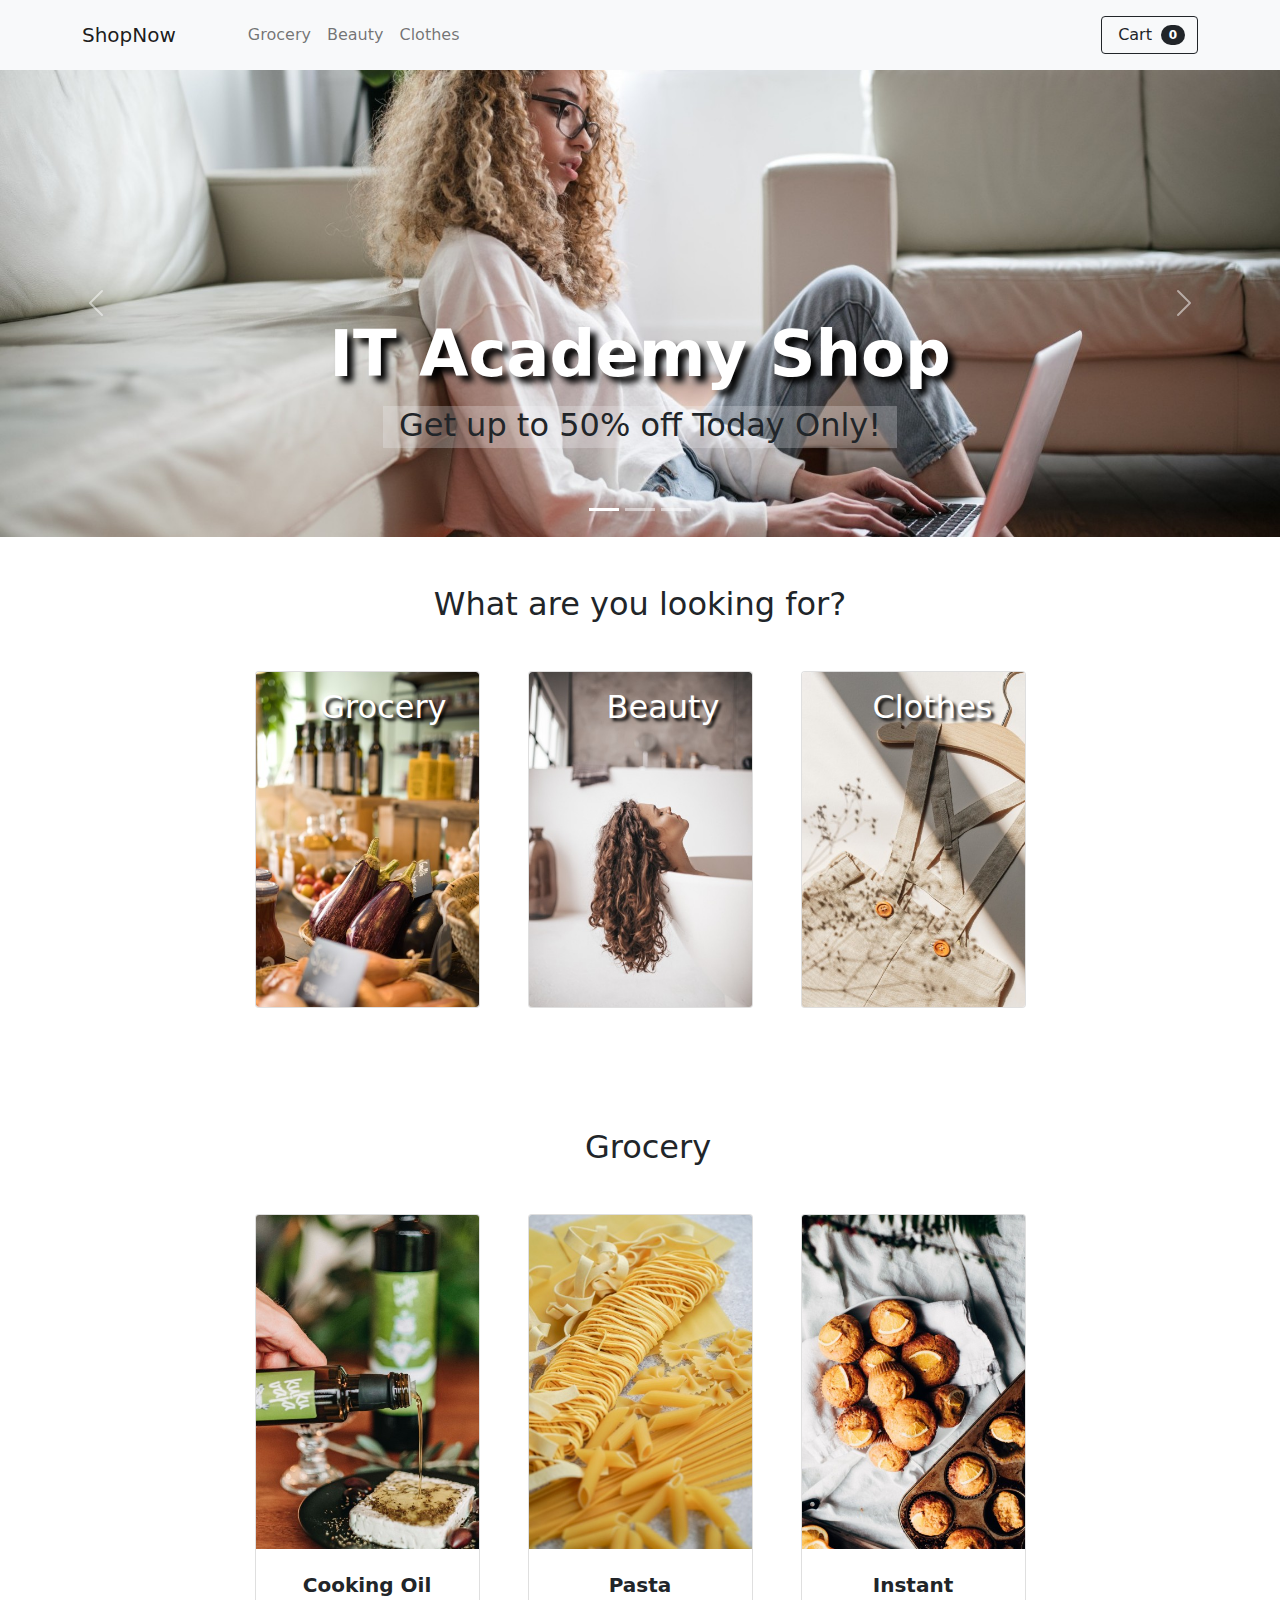
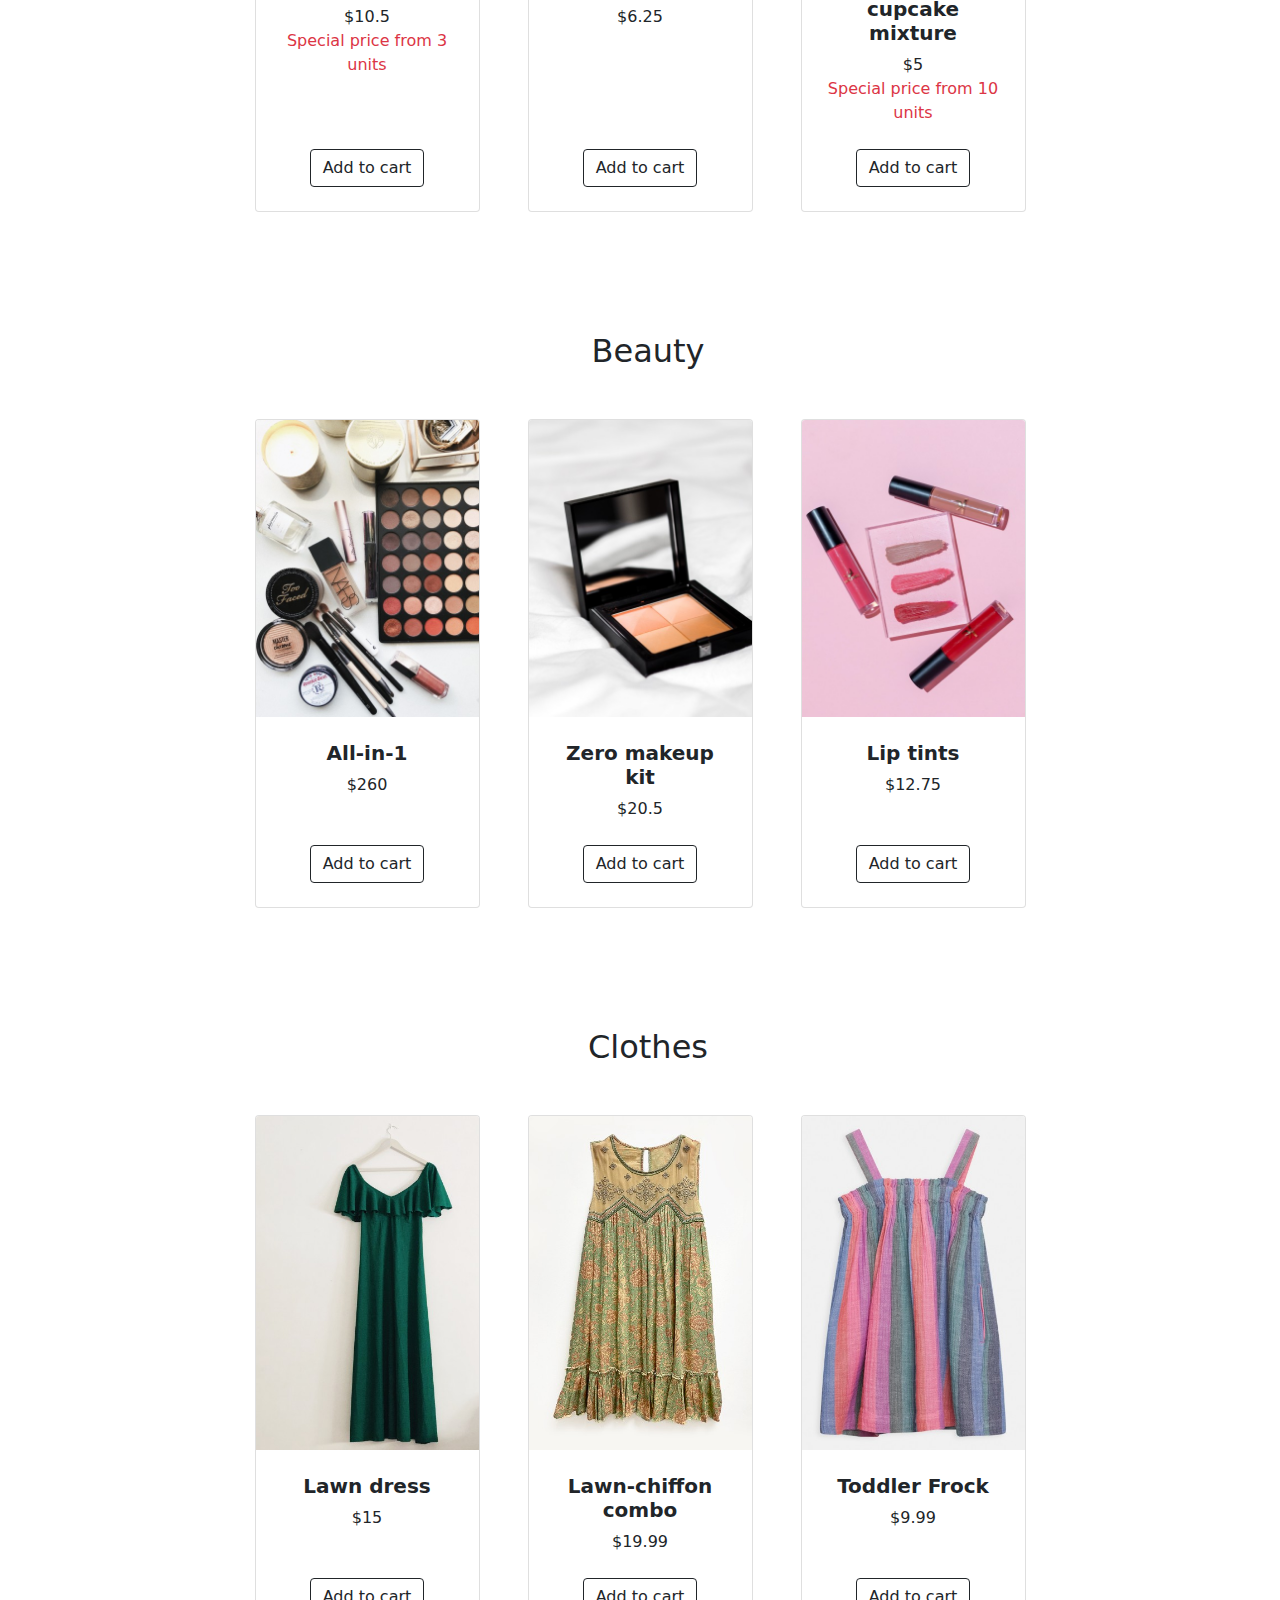
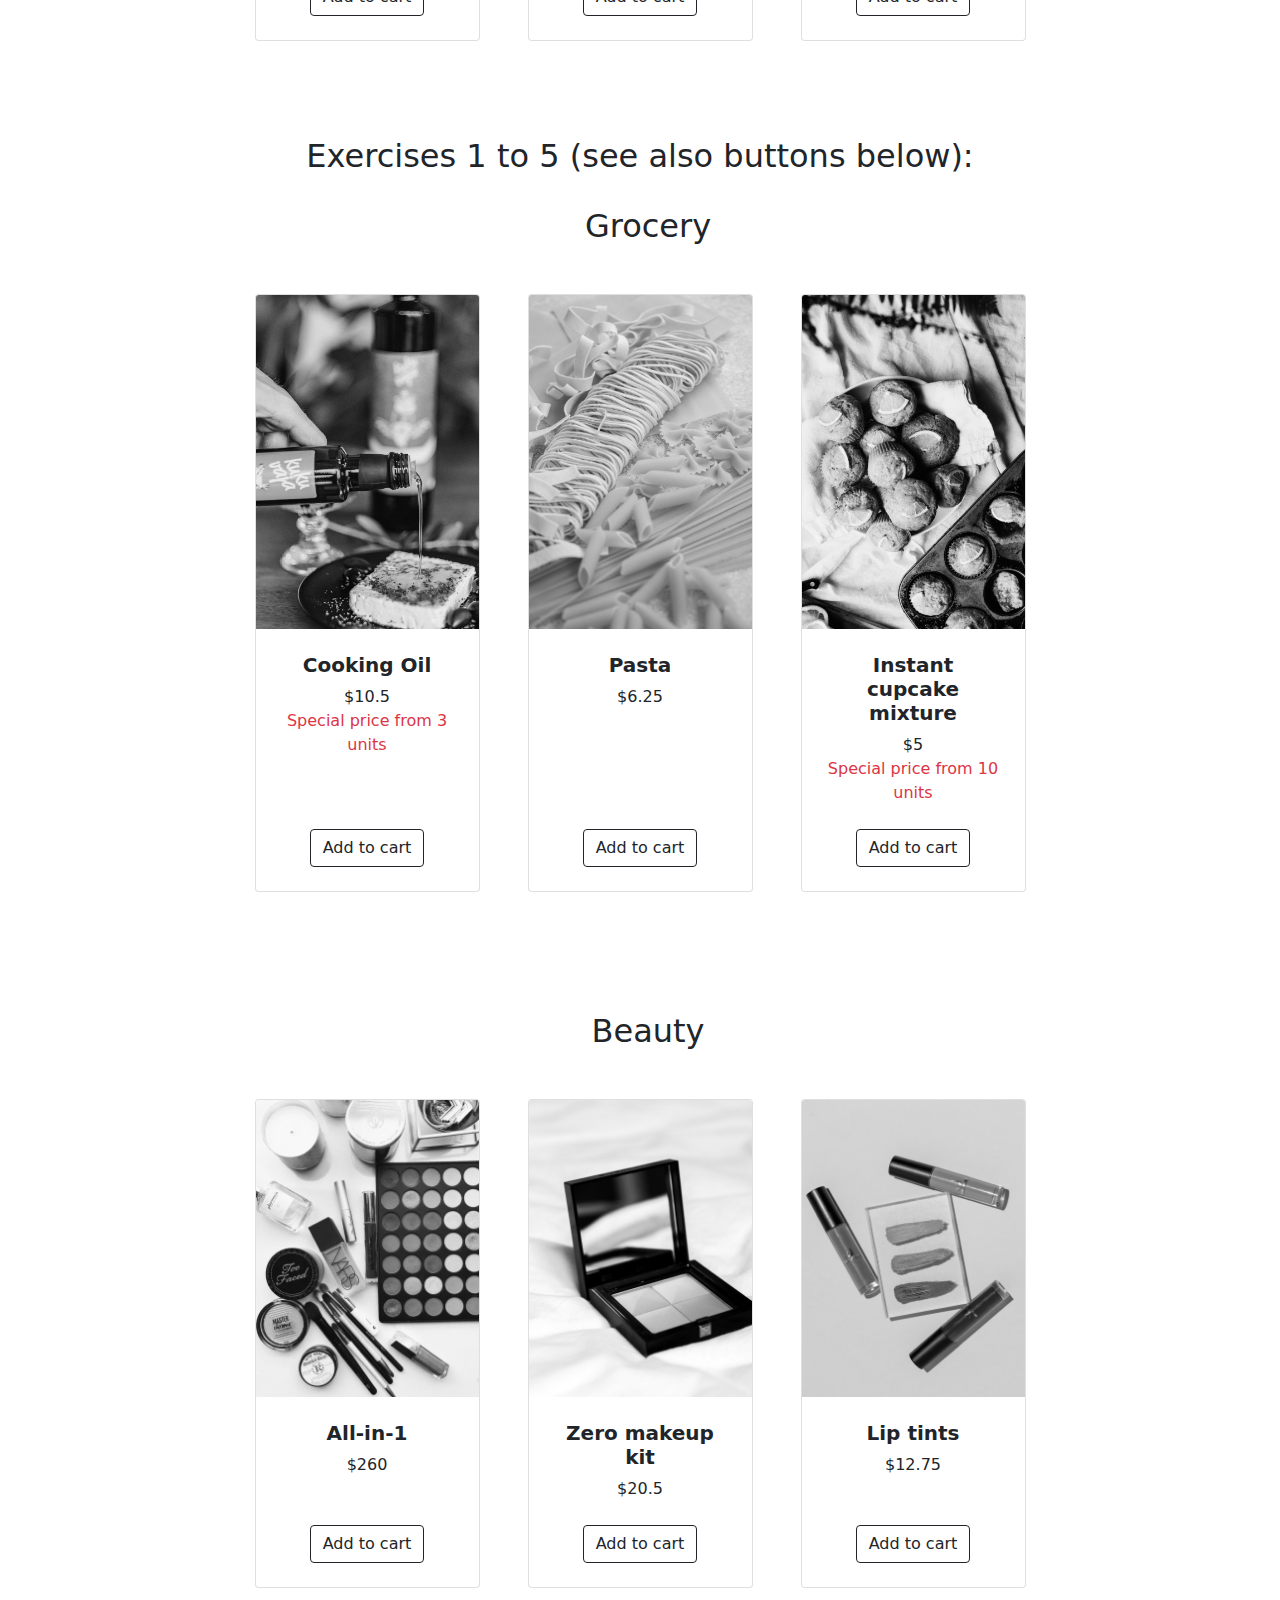
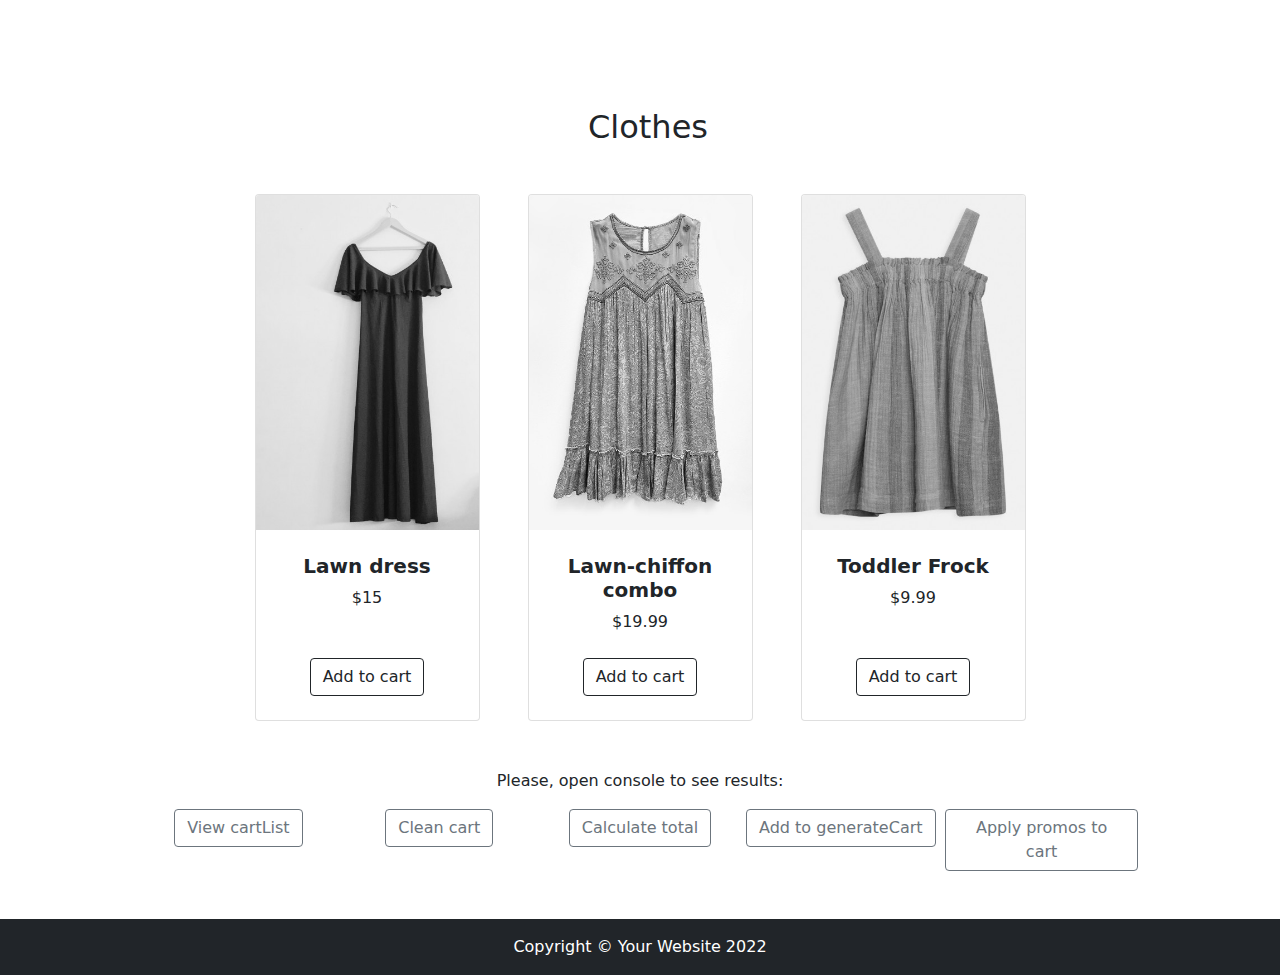
==== index.html @ 1c73ef86 ""Sprint Solution"" ====
<!DOCTYPE html>
<html lang="en">
<head>
	<meta charset="utf-8" />
	<meta name="viewport" content="width=device-width, initial-scale=1, shrink-to-fit=no" />
	<meta name="description" content="" />
	<meta name="author" content="" />
	<title>ShopNow</title>

	<!-- Favicon-->
	<link rel="icon" type="image/x-icon" href="images/favicon.ico" />
	
	<!-- Bootstrap icons-->
	<link rel="stylesheet" href="https://use.fontawesome.com/releases/v5.8.1/css/all.css" 
	integrity="sha384-50oBUHEmvpQ+1lW4y57PTFmhCaXp0ML5d60M1M7uH2+nqUivzIebhndOJK28anvf" crossorigin="anonymous">
	
	<!-- Bootstrap CSS Customized & Purged-->
	<link href="css/styles.css" rel="stylesheet" >
</head>
<body data-bs-spy="scroll" data-bs-target="#navbar-menu" data-bs-offset="50" onload="checkStorage()">
	
	<!-- Navigation-->
	<nav class="navbar py-3 py-lg-0 navbar-light bg-light navbar-expand-lg" id="navbar-menu">
		<div class="container d-flex">
			<a class="navbar-brand" href="#!">ShopNow</a>
			<div class="d-flex flex-row order-lg-last align-items-center">		 
				<button type="button" class="navbar-toggler order-last collapsed" data-bs-toggle="collapse" data-bs-target="#navbar" aria-expanded="false" aria-controls="navbar">
					<span class="navbar-toggler-icon"></span>
				</button>
				<ul class="navbar-nav me-3 me-lg-0 d-flex flex-row align-items-center">
					<li class="dropdown search-dropdown nav-item py-lg-3">						 
						<a href="javascript:void(0)" class="btn btn-outline-dark flex-center" type="button" data-bs-toggle="modal" data-bs-target="#cartModal" onclick="open_modal()" data-bs-auto-close="outside">
							<i class="fas fa-shopping-cart me-1"></i> Cart <span class="badge bg-dark text-white ms-1 rounded-pill" id="count_product">0</span>
						</a>
					</li>
				</ul>
			</div>
			<div id="navbar" class="navbar-collapse collapse">
				<ul class="navbar-nav me-auto mb-4 mb-lg-0 ms-lg-5">
					<li class="nav-item">
						<a class="nav-link" href="#grocery"><i class="fas fa-shopping-basket"></i> Grocery</a>
					</li>
					<li class="nav-item">
						<a class="nav-link" href="#beauty"><i class="fas fa-heart"></i> Beauty</a>
					</li>
					<li class="nav-item">
						<a class="nav-link" href="#clothes"><i class="fas fa-tshirt"></i> Clothes</a>
					</li>
				</ul>
			</div>
		</div>
	</nav>

	<!-- Header Carousel -->
	<header id="carouselHeader" class="carousel slide" data-bs-ride="carousel">
		<div class="carousel-indicators">
			<button type="button" data-bs-target="#carouselHeader" data-bs-slide-to="0" class="active" aria-current="true" aria-label="Slide 1"></button>
			<button type="button" data-bs-target="#carouselHeader" data-bs-slide-to="1" aria-label="Slide 2"></button>
			<button type="button" data-bs-target="#carouselHeader" data-bs-slide-to="2" aria-label="Slide 3"></button>
		</div>
		<div class="carousel-inner">
			<div class="carousel-item active">
				<img src="images/catalog.jpg" class="d-block w-100" alt="All your shopping in one place">
				<div class="carousel-caption">
					<h1 class="display-3 fw-bolder text-shadow">IT Academy Shop</h1>
					<p class="fs-2 lead fw-normal text-dark mb-5 d-none d-md-block"><span class="bg-light bg-opacity-25 pb-1 px-3">Get up to 50% off Today Only!</span></p>
				</div>
			</div>
			<div class="carousel-item">
				<img src="images/grocery-shopping.jpg" class="d-block w-100" alt="Enjoy great offers in grocery shopping ">
				<div class="carousel-caption">
					<h3 class="display-4 fw-bolder text-shadow">Great offers in grocery</h3>
					<a href="#grocery" class="fs-2 link-light mb-5 d-none d-md-block"><span class="bg-dark bg-opacity-25 pb-1 px-3">Enjoy now!</span></a>
				</div>
			</div>
			<div class="carousel-item">
				<img src="images/anyplace.jpg" class="d-block w-100" alt="Easy shopping from any place">
				<div class="carousel-caption">
					<h5 class="display-4 fw-bolder text-shadow">Easy & fun shopping</h5>
					<p class="fs-2 lead fw-normal text-dark mb-5 d-none d-md-block"><span class="bg-light bg-opacity-25 pb-1 px-3">All you need in one place</span></p>
				</div>
			</div>
		</div>
		<button class="carousel-control-prev" type="button" data-bs-target="#carouselHeader" data-bs-slide="prev">
			<span class="carousel-control-prev-icon" aria-hidden="true"></span>
			<span class="visually-hidden">Previous</span>
		</button>
		<button class="carousel-control-next" type="button" data-bs-target="#carouselHeader" data-bs-slide="next">
			<span class="carousel-control-next-icon" aria-hidden="true"></span>
			<span class="visually-hidden">Next</span>
		</button>
	</header>

	<!-- Category selector -->
	<main class="mt-5" id="categories">
		<h2 class="text-center">What are you looking for?</h2>
		<div class="container px-4 px-lg-5 mt-5">
			<div class="row gx-4 gx-lg-5 row-cols-2 row-cols-md-3 row-cols-xl-4 justify-content-center">
				<div class="col mb-5">
					<a href="#grocery">
					<div class="card section-img non-overflow">
						<img class="card-img" src="./images/grocery.jpg" alt="Shop grocery products" />
						<div class="card-img-overlay">
							<h4 class="fs-2 card-title text-white text-shadow text-end pe-3">Grocery</h4>
						</div>
					</div>
					</a>
				</div>
				<div class="col mb-5">
					<a href="#beauty">
					<div class="card section-img non-overflow">
						<img class="card-img-top" src="./images/spa.jpg" alt="Shop beauty products" />
						<div class="card-img-overlay">
							<h4 class="fs-2 card-title text-white text-shadow text-end pe-3">Beauty</h4>		
						</div>
					</div>
					</a>
				</div>			
				<div class="col mb-5">
					<a href="#clothes">
					<div class="card section-img non-overflow">
						<img class="card-img-top" src="./images/clothes.jpg" alt="Shop clothes" />
						<div class="card-img-overlay">		
							<h4 class="fs-2 card-title text-white text-shadow text-end pe-3">Clothes</h4>						
						</div>
					</div>
					</a>
				</div>
			</div>
		</div>
	</main>

	<!-- Shopping Sections -->
	<section class="pt-5" id="grocery">
		<div class="container text-end px-lg-5">
			<a href="#navbar-menu" title="Up"><i class="fas fa-chevron-up pe-3 text-black"></i></a>
		</div>
		<h2 class="text-center align-self-center"><i class="fas fa-shopping-basket pe-3"></i>Grocery</h2> 				
		<div class="container px-4 px-lg-5 mt-5">
			<div class="row gx-4 gx-lg-5 row-cols-2 row-cols-md-3 row-cols-xl-4 justify-content-center">
				<div class="col mb-5">
					<div class="card h-100">
						<img class="card-img-top" src="./images/oil.jpg" alt="Cooking oil" />
						<div class="card-body p-4 non-overflow">
							<div class="text-center">
								<h5 class="fw-bolder">Cooking Oil</h5>
								$10.5
								<div class="text-center text-danger special-offer">Special price from 3 units</div>
							</div>
						</div>
						<div class="card-footer p-4 pt-0 border-top-0 bg-transparent">
							<div class="text-center">
								<button type="button" onclick="addToCart(1)" class="btn btn-outline-dark">Add to cart</button>
							</div>
						</div>
					</div>
				</div>
				<div class="col mb-5">
					<div class="card h-100">
						<img class="card-img-top" src="./images/pasta.jpg" alt="Pasta" />
						<div class="card-body p-4">
							<div class="text-center">
								<h5 class="fw-bolder">Pasta</h5>
								$6.25
							</div>
						</div>
						<div class="card-footer p-4 pt-0 border-top-0 bg-transparent">
							<div class="text-center"><button type="button" onclick="addToCart(2)" class="btn btn-outline-dark">Add to cart</button></div>
						</div>
					</div>
				</div>
				<div class="col mb-5">
					<div class="card h-100">
						<img class="card-img-top" src="./images/cupcake-mixture.jpg" alt="Instant cupcake mixture" />
						<div class="card-body p-4 non-overflow">
							<div class="text-center">
								<h5 class="fw-bolder">Instant cupcake mixture</h5>
								$5
								<div class="text-center text-danger special-offer">Special price from 10 units</div>
							</div>
						</div>
						<div class="card-footer p-4 pt-0 border-top-0 bg-transparent">
							<div class="text-center"><button type="button" onclick="addToCart(3)" class="btn btn-outline-dark">Add to cart</button></div>
						</div>
					</div>
				</div>
			</div>
		</div>
	</section>
	<section class="pt-5" id="beauty">
		<div class="container text-end px-lg-5">
			<a href="#navbar-menu" title="Up"><i class="fas fa-chevron-up pe-3 text-black"></i></a>
		</div>
			<h2 class="text-center"><i class="fas fa-heart pe-3"></i>Beauty</h2>
		<div class="container px-4 px-lg-5 mt-5">
			<div class="row gx-4 gx-lg-5 row-cols-2 row-cols-md-3 row-cols-xl-4 justify-content-center">
				<div class="col mb-5">
					<div class="card h-100">
						<img class="card-img-top" src="./images/all-in-1.jpg" alt="All in 1" />
						<div class="card-body p-4">
							<div class="text-center">
								<h5 class="fw-bolder">All-in-1</h5>
								$260
							</div>
						</div>
						<div class="card-footer p-4 pt-0 border-top-0 bg-transparent">
							<div class="text-center"><button type="button" onclick="addToCart(4)" class="btn btn-outline-dark">Add to cart</button></div>
						</div>
					</div>
				</div>
				<div class="col mb-5">
					<div class="card h-100">
						<img class="card-img-top" src="./images/zero-makeup-kit.jpg" alt="Zero makeup kit" />
						<div class="card-body p-4">
							<div class="text-center">
								<h5 class="fw-bolder">Zero makeup kit</h5>
								$20.5
							</div>
						</div>
						<div class="card-footer p-4 pt-0 border-top-0 bg-transparent">
							<div class="text-center"><button type="button" onclick="addToCart(5)" class="btn btn-outline-dark">Add to cart</button></div>
						</div>
					</div>
				</div>
				<div class="col mb-5">
					<div class="card h-100">
						<img class="card-img-top" src="./images/lip-tints.jpg" alt="Lip tints" />
						<div class="card-body p-4">
							<div class="text-center">
								<h5 class="fw-bolder">Lip tints</h5>
								$12.75
							</div>
						</div>
						<div class="card-footer p-4 pt-0 border-top-0 bg-transparent">
							<div class="text-center"><button type="button" onclick="addToCart(6)" class="btn btn-outline-dark">Add to cart</button></div>
						</div>
					</div>
				</div>
			</div>
		</div>
	</section>
	<section class="pt-5" id="clothes">
		<div class="container text-end px-lg-5">
			<a href="#navbar-menu" title="Up"><i class="fas fa-chevron-up pe-3 text-black"></i></a>
		</div>
			<h2 class="text-center"><i class="fas fa-tshirt pe-3"></i>Clothes</h2>
		<div class="container px-4 px-lg-5 mt-5">
			<div class="row gx-4 gx-lg-5 row-cols-2 row-cols-md-3 row-cols-xl-4 justify-content-center">
				<div class="col mb-5">
					<div class="card h-100">
						<img class="card-img-top" src="./images/lawn-dress.jpg" alt="Law dress" />
						<div class="card-body p-4">
							<div class="text-center">
								<h5 class="fw-bolder">Lawn dress</h5>
								$15
							</div>
						</div>
						<div class="card-footer p-4 pt-0 border-top-0 bg-transparent">
							<div class="text-center"><button type="button" onclick="addToCart(7)" class="btn btn-outline-dark">Add to cart</button></div>
						</div>
					</div>
				</div>
				<div class="col mb-5">
					<div class="card h-100">
						<img class="card-img-top" src="./images/combo.jpg" alt="Lawn-chiffon combo" />
						<div class="card-body p-4">
							<div class="text-center">
								<h5 class="fw-bolder">Lawn-chiffon combo</h5>
								$19.99
							</div>
						</div>
						<div class="card-footer p-4 pt-0 border-top-0 bg-transparent">
							<div class="text-center"><button type="button" onclick="addToCart(8)" class="btn btn-outline-dark">Add to cart</button></div>
						</div>
					</div>
				</div>
				<div class="col mb-5">
					<div class="card h-100">
						<img class="card-img-top" src="./images/toddler-frock.jpg" alt="Toddler frock" />
						<div class="card-body p-4">
							<div class="text-center">
								<h5 class="fw-bolder">Toddler Frock</h5>
								$9.99
							</div>
						</div>
						<div class="card-footer p-4 pt-0 border-top-0 bg-transparent">
							<div class="text-center"><button type="button" onclick="addToCart(9)" class="btn btn-outline-dark">Add to cart</button></div>
						</div>
					</div>
				</div>
			</div>
	</section>

	<!-- Shopping section Exercises 1 to 5: -->
	<section class="pt-5">
		<h2 class="text-center">Exercises 1 to 5 (see also buttons below):</h2>
		<div class="container text-end px-lg-5">
			<a href="#navbar-menu" title="Up"><i class="fas fa-chevron-up pe-3 text-black"></i></a>
		</div>
		<h2 class="text-center align-self-center"><i class="fas fa-shopping-basket pe-3"></i>Grocery</h2> 				
		<div class="container px-4 px-lg-5 mt-5">
			<div class="row gx-4 gx-lg-5 row-cols-2 row-cols-md-3 row-cols-xl-4 justify-content-center">
				<div class="col mb-5">
					<div class="card h-100">
						<img class="card-img-top buy-imgs" src="./images/oil.jpg" alt="Cooking oil" />
						<div class="card-body p-4 non-overflow">
							<div class="text-center">
								<h5 class="fw-bolder">Cooking Oil</h5>
								$10.5
								<div class="text-center text-danger special-offer">Special price from 3 units</div>
							</div>
						</div>
						<div class="card-footer p-4 pt-0 border-top-0 bg-transparent">
							<div class="text-center">
								<button type="button" onclick="buy(1)" class="btn btn-outline-dark">Add to cart</button>
							</div>
						</div>
					</div>
				</div>
				<div class="col mb-5">
					<div class="card h-100">
						<img class="card-img-top buy-imgs" src="./images/pasta.jpg" alt="Pasta" />
						<div class="card-body p-4">
							<div class="text-center">
								<h5 class="fw-bolder">Pasta</h5>
								$6.25
							</div>
						</div>
						<div class="card-footer p-4 pt-0 border-top-0 bg-transparent">
							<div class="text-center"><button type="button" onclick="buy(2)" class="btn btn-outline-dark">Add to cart</button></div>
						</div>
					</div>
				</div>
				<div class="col mb-5">
					<div class="card h-100">
						<img class="card-img-top buy-imgs" src="./images/cupcake-mixture.jpg" alt="Instant cupcake mixture" />
						<div class="card-body p-4 non-overflow">
							<div class="text-center">
								<h5 class="fw-bolder">Instant cupcake mixture</h5>
								$5
								<div class="text-center text-danger special-offer">Special price from 10 units</div>
							</div>
						</div>
						<div class="card-footer p-4 pt-0 border-top-0 bg-transparent">
							<div class="text-center"><button type="button" onclick="buy(3)" class="btn btn-outline-dark">Add to cart</button></div>
						</div>
					</div>
				</div>
			</div>
		</div>
	</section>
	<section class="pt-5">
		<div class="container text-end px-lg-5">
			<a href="#navbar-menu" title="Up"><i class="fas fa-chevron-up pe-3 text-black"></i></a>
		</div>
			<h2 class="text-center"><i class="fas fa-heart pe-3"></i>Beauty</h2>
		<div class="container px-4 px-lg-5 mt-5">
			<div class="row gx-4 gx-lg-5 row-cols-2 row-cols-md-3 row-cols-xl-4 justify-content-center">
				<div class="col mb-5">
					<div class="card h-100">
						<img class="card-img-top buy-imgs" src="./images/all-in-1.jpg" alt="All in 1" />
						<div class="card-body p-4">
							<div class="text-center">
								<h5 class="fw-bolder">All-in-1</h5>
								$260
							</div>
						</div>
						<div class="card-footer p-4 pt-0 border-top-0 bg-transparent">
							<div class="text-center"><button type="button" onclick="buy(4)" class="btn btn-outline-dark">Add to cart</button></div>
						</div>
					</div>
				</div>
				<div class="col mb-5">
					<div class="card h-100">
						<img class="card-img-top buy-imgs" src="./images/zero-makeup-kit.jpg" alt="Zero makeup kit" />
						<div class="card-body p-4">
							<div class="text-center">
								<h5 class="fw-bolder">Zero makeup kit</h5>
								$20.5
							</div>
						</div>
						<div class="card-footer p-4 pt-0 border-top-0 bg-transparent">
							<div class="text-center"><button type="button" onclick="buy(5)" class="btn btn-outline-dark">Add to cart</button></div>
						</div>
					</div>
				</div>
				<div class="col mb-5">
					<div class="card h-100">
						<img class="card-img-top buy-imgs" src="./images/lip-tints.jpg" alt="Lip tints" />
						<div class="card-body p-4">
							<div class="text-center">
								<h5 class="fw-bolder">Lip tints</h5>
								$12.75
							</div>
						</div>
						<div class="card-footer p-4 pt-0 border-top-0 bg-transparent">
							<div class="text-center"><button type="button" onclick="buy(6)" class="btn btn-outline-dark">Add to cart</button></div>
						</div>
					</div>
				</div>
			</div>
		</div>
	</section>
	<section class="pt-5">
		<div class="container text-end px-lg-5">
			<a href="#navbar-menu" title="Up"><i class="fas fa-chevron-up pe-3 text-black"></i></a>
		</div>
			<h2 class="text-center"><i class="fas fa-tshirt pe-3"></i>Clothes</h2>
		<div class="container px-4 px-lg-5 mt-5">
			<div class="row gx-4 gx-lg-5 row-cols-2 row-cols-md-3 row-cols-xl-4 justify-content-center">
				<div class="col mb-5">
					<div class="card h-100">
						<img class="card-img-top buy-imgs" src="./images/lawn-dress.jpg" alt="Law dress" />
						<div class="card-body p-4">
							<div class="text-center">
								<h5 class="fw-bolder">Lawn dress</h5>
								$15
							</div>
						</div>
						<div class="card-footer p-4 pt-0 border-top-0 bg-transparent">
							<div class="text-center"><button type="button" onclick="buy(7)" class="btn btn-outline-dark">Add to cart</button></div>
						</div>
					</div>
				</div>
				<div class="col mb-5">
					<div class="card h-100">
						<img class="card-img-top buy-imgs" src="./images/combo.jpg" alt="Lawn-chiffon combo" />
						<div class="card-body p-4">
							<div class="text-center">
								<h5 class="fw-bolder">Lawn-chiffon combo</h5>
								$19.99
							</div>
						</div>
						<div class="card-footer p-4 pt-0 border-top-0 bg-transparent">
							<div class="text-center"><button type="button" onclick="buy(8)" class="btn btn-outline-dark">Add to cart</button></div>
						</div>
					</div>
				</div>
				<div class="col mb-5">
					<div class="card h-100">
						<img class="card-img-top buy-imgs" src="./images/toddler-frock.jpg" alt="Toddler frock" />
						<div class="card-body p-4">
							<div class="text-center">
								<h5 class="fw-bolder">Toddler Frock</h5>
								$9.99
							</div>
						</div>
						<div class="card-footer p-4 pt-0 border-top-0 bg-transparent">
							<div class="text-center"><button type="button" onclick="buy(9)" class="btn btn-outline-dark">Add to cart</button></div>
						</div>
					</div>
				</div>
				
			</div>
			<div class="container px-4 mt-2 mb-5 text-center">
				<p>Please, open console to see results:</p>
				<div class="row row-cols-auto g-2">
					<div class="col"><button type="button" onclick="viewcartList()" class="btn btn-outline-secondary">View cartList</button></div>
					<div class="col"><button type="button" onclick="cleanCart()" class="btn btn-outline-secondary">Clean cart</button></div>
					<div class="col"><button type="button" onclick="calculateTotal()" class="btn btn-outline-secondary">Calculate total</button></div>
					<div class="col"><button type="button" onclick="generateCart()" class="btn btn-outline-secondary">Add to generateCart</button></div>
					<div class="col"><button type="button" onclick="applyPromotionsCart()" class="btn btn-outline-secondary">Apply promos to cart</button></div>
				</div>
			</div>
		</div>
	</section>

	<!-- Footer-->
	<footer class="py-3 bg-dark">
			<p class="m-0 text-center text-white">Copyright &copy; Your Website 2022</p></div>
	</footer>
	
	<!-- Cat modal-->
	<div class="modal fade" id="cartModal" aria-hidden="true" aria-labelledby="exampleModalToggleLabel" tabindex="-1">
		<div class="modal-dialog modal-dialog-centered">
			<div class="modal-content">
				<div class="modal-header">
					<h5 class="modal-title" id="exampleModalLabel"><i class="fas fa-cart-arrow-down"></i> My Cart</h5>
					<button type="button" class="btn-close" data-bs-dismiss="modal" aria-label="Close"></button>
				</div>
				<div class="modal-body">
					<h3 class="text-center bill px-5">Shopping Cart</h3>
					<div id="cart-empty" class="d-block">
						<h6 class="text-center"><i class="far fa-frown"></i> Your cart is empty.</h6>
						<div class="text-center">Please select your favorite products.
							<br><button type="button" class="btn btn-primary mt-4" data-bs-dismiss="modal" aria-label="Close">Ok</button>
						</div>
					</div>	
					<div id="cart-full" class="d-none">	  
						<table class="table h-100">
							<thead>
								<tr>
									<th scope="col">Product</th>
									<th scope="col">Price</th>
									<th scope="col">Qty.</th>
									<th scope="col p-x0"></th>
									<th scope="col">Total <small>(with discount)</small></th>
								</tr>
							</thead>
							<tbody id="cart_list">
							</tbody>
						</table>
						<div class="text-center fs-3">
							Total: $<span id="total_price">100</span>
						</div>
						<div class="text-center"> 
							<button onclick="javascript:goToNextPage();window.location='checkout.html'" class="btn btn-primary m-3">Checkout</button>
							<button class="btn btn-primary" data-bs-target="#cleanCartModal" data-bs-toggle="modal" data-bs-dismiss="modal">Clean Cart</button>
						</div>
					</div> 
				</div>
			</div>
		</div>
	</div>

	<!-- Clean Cart Confirmation Modal-->
	<div class="modal fade" id="cleanCartModal" aria-hidden="true" aria-labelledby="cleanCartModalLabel" tabindex="-1">
		<div class="modal-dialog modal-dialog-centered">
			<div class="modal-content">
				<div class="modal-header">
					<h5 class="modal-title" id="cleanCartModalLabel">Are you sure you want to remove all products?</h5>
					<button type="button" class="btn-close" data-bs-dismiss="modal" aria-label="Close"></button>
				</div>
				<div class="modal-body text-center">
					<i class="fa fa-exclamation-triangle"></i> This action can not be undone.
				</div>
				<div class="modal-footer">
					<button class="btn btn-primary" data-bs-target="#cartModal" data-bs-toggle="modal" data-bs-dismiss="modal" onclick="cleanCart()">Yes, clean cart</button>
					<button class="btn btn-primary" data-bs-target="#cartModal" data-bs-toggle="modal" data-bs-dismiss="modal">Cancel</button>
				</div>
			</div>
		</div>
	</div>

	<!-- Bootstrap core JS-->
    <script src="https://cdn.jsdelivr.net/npm/bootstrap@5.1.3/dist/js/bootstrap.bundle.min.js" integrity="sha384-ka7Sk0Gln4gmtz2MlQnikT1wXgYsOg+OMhuP+IlRH9sENBO0LRn5q+8nbTov4+1p" crossorigin="anonymous"></script>

    <!-- Core theme JS-->
	<script src="js/products.js"></script>
    <script src="js/shop.js"></script>

</body>
</html>
---- css/styles.css ----
@charset "UTF-8";
/*!
* Start Bootstrap - Shop Homepage v5.0.4 (https://startbootstrap.com/template/shop-homepage)
* Copyright 2013-2021 Start Bootstrap
* Licensed under MIT (https://github.com/StartBootstrap/startbootstrap-shop-homepage/blob/master/LICENSE)
*/
/*!
 * Bootstrap v5.1.3 (https://getbootstrap.com/)
 * Copyright 2011-2021 The Bootstrap Authors
 * Copyright 2011-2021 Twitter, Inc.
 * Licensed under MIT (https://github.com/twbs/bootstrap/blob/main/LICENSE)
 */
:root {
  --bs-blue: #0d6efd;
  --bs-indigo: #6610f2;
  --bs-purple: #6f42c1;
  --bs-pink: #d63384;
  --bs-red: #dc3545;
  --bs-orange: #fd7e14;
  --bs-yellow: #ffc107;
  --bs-green: #198754;
  --bs-teal: #20c997;
  --bs-cyan: #0dcaf0;
  --bs-white: #fff;
  --bs-gray: #6c757d;
  --bs-gray-dark: #343a40;
  --bs-gray-100: #f8f9fa;
  --bs-gray-200: #e9ecef;
  --bs-gray-300: #dee2e6;
  --bs-gray-400: #ced4da;
  --bs-gray-500: #adb5bd;
  --bs-gray-600: #6c757d;
  --bs-gray-700: #495057;
  --bs-gray-800: #343a40;
  --bs-gray-900: #212529;
  --bs-primary: #0d6efd;
  --bs-secondary: #6c757d;
  --bs-success: #198754;
  --bs-info: #0dcaf0;
  --bs-warning: #ffc107;
  --bs-danger: #dc3545;
  --bs-light: #f8f9fa;
  --bs-dark: #212529;
  --bs-primary-rgb: 13, 110, 253;
  --bs-secondary-rgb: 108, 117, 125;
  --bs-success-rgb: 25, 135, 84;
  --bs-info-rgb: 13, 202, 240;
  --bs-warning-rgb: 255, 193, 7;
  --bs-danger-rgb: 220, 53, 69;
  --bs-light-rgb: 248, 249, 250;
  --bs-dark-rgb: 33, 37, 41;
  --bs-white-rgb: 255, 255, 255;
  --bs-black-rgb: 0, 0, 0;
  --bs-body-color-rgb: 33, 37, 41;
  --bs-body-bg-rgb: 255, 255, 255;
  --bs-font-sans-serif: system-ui, -apple-system, "Segoe UI", Roboto, "Helvetica Neue", Arial, "Noto Sans", "Liberation Sans", sans-serif, "Apple Color Emoji", "Segoe UI Emoji", "Segoe UI Symbol", "Noto Color Emoji";
  --bs-font-monospace: SFMono-Regular, Menlo, Monaco, Consolas, "Liberation Mono", "Courier New", monospace;
  --bs-gradient: linear-gradient(180deg, rgba(255, 255, 255, 0.15), rgba(255, 255, 255, 0));
  --bs-body-font-family: var(--bs-font-sans-serif);
  --bs-body-font-size: 1rem;
  --bs-body-font-weight: 400;
  --bs-body-line-height: 1.5;
  --bs-body-color: #212529;
  --bs-body-bg: #fff;
}

*,
*::before,
*::after {
  box-sizing: border-box;
}

@media (prefers-reduced-motion: no-preference) {
  :root {
    scroll-behavior: smooth;
  }
}

body {
  margin: 0;
  font-family: var(--bs-body-font-family);
  font-size: var(--bs-body-font-size);
  font-weight: var(--bs-body-font-weight);
  line-height: var(--bs-body-line-height);
  color: var(--bs-body-color);
  text-align: var(--bs-body-text-align);
  background-color: var(--bs-body-bg);
  -webkit-text-size-adjust: 100%;
  -webkit-tap-highlight-color: rgba(0, 0, 0, 0);
}

h6, .h6, h5, .h5, h4, .h4, h3, .h3, h2, .h2, h1, .h1 {
  margin-top: 0;
  margin-bottom: 0.5rem;
  font-weight: 500;
  line-height: 1.2;
}

h1, .h1 {
  font-size: calc(1.375rem + 1.5vw);
}
@media (min-width: 1200px) {
  h1, .h1 {
    font-size: 2.5rem;
  }
}

h2, .h2 {
  font-size: calc(1.325rem + 0.9vw);
}
@media (min-width: 1200px) {
  h2, .h2 {
    font-size: 2rem;
  }
}

h3, .h3 {
  font-size: calc(1.3rem + 0.6vw);
}
@media (min-width: 1200px) {
  h3, .h3 {
    font-size: 1.75rem;
  }
}

h4, .h4 {
  font-size: calc(1rem + 0.4vw);
}
@media (min-width: 1200px) {
  h4, .h4 {
    font-size: 1.5rem;
  }
}

h5, .h5 {
  font-size: 1.1rem;
}

@media (min-width: 1200px) {
  h5, .h5 {
    font-size: 1.25rem;
  }
}

h6, .h6 {
  font-size: 1rem;
}

p {
  margin-top: 0;
  margin-bottom: 1rem;
}

address {
  margin-bottom: 1rem;
  font-style: normal;
  line-height: inherit;
}


ul {
  padding-left: 2rem;
}


ul {
  margin-top: 0;
  margin-bottom: 1rem;
}


ul ul {
  margin-bottom: 0;
}

b {
  font-weight: bolder;
}

small, .small {
  font-size: 0.875em;
}

a {
  color: #0d6efd;
  text-decoration: underline;
}
a:hover {
  color: #0a58ca;
}

a:not([href]):not([class]), a:not([href]):not([class]):hover {
  color: inherit;
  text-decoration: none;
}


code {
  font-family: var(--bs-font-monospace);
  font-size: 1em;
  direction: ltr /* rtl:ignore */;
  unicode-bidi: bidi-override;
}

code {
  font-size: 0.875em;
  color: #d63384;
  word-wrap: break-word;
}
a > code {
  color: inherit;
}

img {
  vertical-align: middle;
}

table {
  caption-side: bottom;
  border-collapse: collapse;
}

th {
  text-align: inherit;
  text-align: -webkit-match-parent;
}

thead,
tbody,
tr,
td,
th {
  border-color: inherit;
  border-style: solid;
  border-width: 0;
}

label {
  display: inline-block;
}

button {
  border-radius: 0;
}

button:focus:not(:focus-visible) {
  outline: 0;
}

input,
button,
select {
  margin: 0;
  font-family: inherit;
  font-size: inherit;
  line-height: inherit;
}

button,
select {
  text-transform: none;
}

select {
  word-wrap: normal;
}
select:disabled {
  opacity: 1;
}

button,
[type=button] {
  -webkit-appearance: button;
}
button:not(:disabled),
[type=button]:not(:disabled) {
  cursor: pointer;
}

::-moz-focus-inner {
  padding: 0;
  border-style: none;
}

::-webkit-datetime-edit-fields-wrapper,
::-webkit-datetime-edit-text,
::-webkit-datetime-edit-minute,
::-webkit-datetime-edit-hour-field,
::-webkit-datetime-edit-day-field,
::-webkit-datetime-edit-month-field,
::-webkit-datetime-edit-year-field {
  padding: 0;
}

::-webkit-inner-spin-button {
  height: auto;
}

/* rtl:raw:
[type="tel"],
[type="url"],
[type="email"],
[type="number"] {
  direction: ltr;
}
*/
::-webkit-search-decoration {
  -webkit-appearance: none;
}

::-webkit-color-swatch-wrapper {
  padding: 0;
}

::-webkit-file-upload-button {
  font: inherit;
}

::file-selector-button {
  font: inherit;
}

::-webkit-file-upload-button {
  font: inherit;
  -webkit-appearance: button;
}

.lead {
  font-size: 1.25rem;
  font-weight: 300;
}

.display-3 {
  font-size: calc(1.2rem + 1.5vw);
  font-weight: 300;
  line-height: 1.2;
}

@media (min-width: 576px) {
  .display-3 {
    font-size: calc(1.5rem + 1.8vw);
  }
}

@media (min-width: 1200px) {
  .display-3 {
    font-size: 4rem;
  }
}

.display-4 {
  font-size: calc(1rem + 1.5vw);
  font-weight: 300;
  line-height: 1;
}

@media (min-width: 576px) {
  .display-4 {
    font-size: calc(1.475rem + 2vw);
  }
}

@media (min-width: 1200px) {
  .display-4 {
    font-size: 3.5rem;
  }
}

.img-fluid {
  max-width: 100%;
  height: auto;
}

.container {
  width: 100%;
  padding-right: var(--bs-gutter-x, 0.75rem);
  padding-left: var(--bs-gutter-x, 0.75rem);
  margin-right: auto;
  margin-left: auto;
}

@media (min-width: 576px) {
   .container {
    max-width: 540px;
  }
}
@media (min-width: 768px) {
   .container {
    max-width: 720px;
  }
}
@media (min-width: 992px) {
   .container {
    max-width: 960px;
  }
}
@media (min-width: 1200px) {
   .container {
    max-width: 1140px;
  }
}
@media (min-width: 1400px) {
   .container {
    max-width: 1320px;
  }
}
.row {
  --bs-gutter-x: 1.5rem;
  --bs-gutter-y: 0;
  display: flex;
  flex-wrap: wrap;
  margin-top: calc(-1 * var(--bs-gutter-y));
  margin-right: calc(-0.5 * var(--bs-gutter-x));
  margin-left: calc(-0.5 * var(--bs-gutter-x));
}
.row > * {
  flex-shrink: 0;
  width: 100%;
  max-width: 100%;
  padding-right: calc(var(--bs-gutter-x) * 0.5);
  padding-left: calc(var(--bs-gutter-x) * 0.5);
  margin-top: var(--bs-gutter-y);
}

.col {
  flex: 1 0 0%;
}

.row-cols-1 > * {
  flex: 0 0 auto;
  width: 100%;
}

.row-cols-2 > * {
  flex: 0 0 auto;
  width: 50%;
}

.row-cols-5 > * {
  flex: 0 0 auto;
  width: 20%;
}

.row-cols-md-5 > * {
    flex: 0 0 auto;
    width: 20%;
}

.col-12 {
  flex: 0 0 auto;
  width: 100%;
}

.g-0 {
  --bs-gutter-x: 0;
}

.g-0 {
  --bs-gutter-y: 0;
}

.g-2 {
  --bs-gutter-x: 0.5rem;
}

.g-2 {
  --bs-gutter-y: 0.5rem;
}

.gx-4 {
  --bs-gutter-x: 1.5rem;
}

@media (min-width: 576px) {

  .col-sm-6 {
    flex: 0 0 auto;
    width: 50%;
  }
}
@media (min-width: 768px) {

  .row-cols-md-2 > * {
    flex: 0 0 auto;
    width: 50%;
  }

  .row-cols-md-3 > * {
    flex: 0 0 auto;
    width: 33.3333333333%;
  }
}
@media (min-width: 992px) {

  .col-lg-6 {
    flex: 0 0 auto;
    width: 50%;
  }

  
.gx-lg-5 {
    --bs-gutter-x: 3rem;
  }
}
@media (min-width: 1200px) {

  .row-cols-xl-4 > * {
    flex: 0 0 auto;
    width: 25%;
  }
}
.table {
  --bs-table-bg: transparent;
  --bs-table-accent-bg: transparent;
  --bs-table-striped-color: #212529;
  --bs-table-striped-bg: rgba(0, 0, 0, 0.05);
  --bs-table-active-color: #212529;
  --bs-table-active-bg: rgba(0, 0, 0, 0.1);
  --bs-table-hover-color: #212529;
  --bs-table-hover-bg: rgba(0, 0, 0, 0.075);
  width: 100%;
  margin-bottom: 1rem;
  color: #212529;
  vertical-align: top;
  border-color: #dee2e6;
}
.table > :not(caption) > * > * {
  padding: 0.5rem 0.5rem;
  background-color: var(--bs-table-bg);
  border-bottom-width: 1px;
  box-shadow: inset 0 0 0 9999px var(--bs-table-accent-bg);
}
.table > tbody {
  vertical-align: inherit;
}
.table > thead {
  vertical-align: bottom;
}
.table > :not(:first-child) {
  border-top: 2px solid currentColor;
}
.form-label {
  margin-bottom: 0.5rem;
}

.form-control {
  display: block;
  width: 100%;
  padding: 0.375rem 0.75rem;
  font-size: 1rem;
  font-weight: 400;
  line-height: 1.5;
  color: #212529;
  background-color: #fff;
  background-clip: padding-box;
  border: 1px solid #ced4da;
  -webkit-appearance: none;
     -moz-appearance: none;
          appearance: none;
  border-radius: 0.25rem;
  transition: border-color 0.15s ease-in-out, box-shadow 0.15s ease-in-out;
}
@media (prefers-reduced-motion: reduce) {
  .form-control {
    transition: none;
  }
}
.form-control[type=file] {
  overflow: hidden;
}
.form-control[type=file]:not(:disabled):not([readonly]) {
  cursor: pointer;
}
.form-control:focus {
  color: #212529;
  background-color: #fff;
  border-color: #86b7fe;
  outline: 0;
  box-shadow: 0 0 0 0.25rem rgba(13, 110, 253, 0.25);
}
.form-control::-webkit-date-and-time-value {
  height: 1.5em;
}
.form-control::-moz-placeholder {
  color: #6c757d;
  opacity: 1;
}
.form-control:-ms-input-placeholder {
  color: #6c757d;
  opacity: 1;
}
.form-control::placeholder {
  color: #6c757d;
  opacity: 1;
}
.form-control:disabled {
  background-color: #e9ecef;
  opacity: 1;
}
.form-control::-webkit-file-upload-button {
  padding: 0.375rem 0.75rem;
  margin: -0.375rem -0.75rem;
  -webkit-margin-end: 0.75rem;
          margin-inline-end: 0.75rem;
  color: #212529;
  background-color: #e9ecef;
  pointer-events: none;
  border-color: inherit;
  border-style: solid;
  border-width: 0;
  border-inline-end-width: 1px;
  border-radius: 0;
  -webkit-transition: color 0.15s ease-in-out, background-color 0.15s ease-in-out, border-color 0.15s ease-in-out, box-shadow 0.15s ease-in-out;
  transition: color 0.15s ease-in-out, background-color 0.15s ease-in-out, border-color 0.15s ease-in-out, box-shadow 0.15s ease-in-out;
}
.form-control::file-selector-button {
  padding: 0.375rem 0.75rem;
  margin: -0.375rem -0.75rem;
  -webkit-margin-end: 0.75rem;
          margin-inline-end: 0.75rem;
  color: #212529;
  background-color: #e9ecef;
  pointer-events: none;
  border-color: inherit;
  border-style: solid;
  border-width: 0;
  border-inline-end-width: 1px;
  border-radius: 0;
  transition: color 0.15s ease-in-out, background-color 0.15s ease-in-out, border-color 0.15s ease-in-out, box-shadow 0.15s ease-in-out;
}
@media (prefers-reduced-motion: reduce) {
  .form-control::-webkit-file-upload-button {
    -webkit-transition: none;
    transition: none;
  }
  .form-control::file-selector-button {
    transition: none;
  }
}
.form-control:hover:not(:disabled):not([readonly])::-webkit-file-upload-button {
  background-color: #dde0e3;
}
.form-control:hover:not(:disabled):not([readonly])::file-selector-button {
  background-color: #dde0e3;
}
.form-control::-webkit-file-upload-button {
  padding: 0.375rem 0.75rem;
  margin: -0.375rem -0.75rem;
  -webkit-margin-end: 0.75rem;
          margin-inline-end: 0.75rem;
  color: #212529;
  background-color: #e9ecef;
  pointer-events: none;
  border-color: inherit;
  border-style: solid;
  border-width: 0;
  border-inline-end-width: 1px;
  border-radius: 0;
  -webkit-transition: color 0.15s ease-in-out, background-color 0.15s ease-in-out, border-color 0.15s ease-in-out, box-shadow 0.15s ease-in-out;
  transition: color 0.15s ease-in-out, background-color 0.15s ease-in-out, border-color 0.15s ease-in-out, box-shadow 0.15s ease-in-out;
}
@media (prefers-reduced-motion: reduce) {
  .form-control::-webkit-file-upload-button {
    -webkit-transition: none;
    transition: none;
  }
}
.form-control:hover:not(:disabled):not([readonly])::-webkit-file-upload-button {
  background-color: #dde0e3;
}

 .form-control.is-valid {
  border-color: #198754;
  padding-right: calc(1.5em + 0.75rem);
  background-image: url("data:image/svg+xml,%3csvg xmlns='http://www.w3.org/2000/svg' viewBox='0 0 8 8'%3e%3cpath fill='%23198754' d='M2.3 6.73L.6 4.53c-.4-1.04.46-1.4 1.1-.8l1.1 1.4 3.4-3.8c.6-.63 1.6-.27 1.2.7l-4 4.6c-.43.5-.8.4-1.1.1z'/%3e%3c/svg%3e");
  background-repeat: no-repeat;
  background-position: right calc(0.375em + 0.1875rem) center;
  background-size: calc(0.75em + 0.375rem) calc(0.75em + 0.375rem);
}
 .form-control.is-valid:focus {
  border-color: #198754;
  box-shadow: 0 0 0 0.25rem rgba(25, 135, 84, 0.25);
}

.invalid-feedback {
  display: none;
  width: 100%;
  margin-top: 0.25rem;
  font-size: 0.875em;
  color: #dc3545;
}


.is-invalid ~ .invalid-feedback {
  display: block;
}

 .form-control.is-invalid {
  border-color: #dc3545;
  padding-right: calc(1.5em + 0.75rem);
  background-image: url("data:image/svg+xml,%3csvg xmlns='http://www.w3.org/2000/svg' viewBox='0 0 12 12' width='12' height='12' fill='none' stroke='%23dc3545'%3e%3ccircle cx='6' cy='6' r='4.5'/%3e%3cpath stroke-linejoin='round' d='M5.8 3.6h.4L6 6.5z'/%3e%3ccircle cx='6' cy='8.2' r='.6' fill='%23dc3545' stroke='none'/%3e%3c/svg%3e");
  background-repeat: no-repeat;
  background-position: right calc(0.375em + 0.1875rem) center;
  background-size: calc(0.75em + 0.375rem) calc(0.75em + 0.375rem);
}
 .form-control.is-invalid:focus {
  border-color: #dc3545;
  box-shadow: 0 0 0 0.25rem rgba(220, 53, 69, 0.25);
}

.btn {
  display: inline-block;
  font-weight: 400;
  line-height: 1.5;
  color: #212529;
  text-align: center;
  text-decoration: none;
  vertical-align: middle;
  cursor: pointer;
  -webkit-user-select: none;
     -moz-user-select: none;
      -ms-user-select: none;
          user-select: none;
  background-color: transparent;
  border: 1px solid transparent;
  padding: 0.375rem 0.75rem;
  font-size: 1rem;
  border-radius: 0.25rem;
  transition: color 0.15s ease-in-out, background-color 0.15s ease-in-out, border-color 0.15s ease-in-out, box-shadow 0.15s ease-in-out;
}
@media (prefers-reduced-motion: reduce) {
  .btn {
    transition: none;
  }
}
.btn:hover {
  color: #212529;
}
 .btn:focus {
  outline: 0;
  box-shadow: 0 0 0 0.25rem rgba(13, 110, 253, 0.25);
}
.btn:disabled {
  pointer-events: none;
  opacity: 0.65;
}

.btn-primary {
  color: #fff;
  background-color: #0d6efd;
  border-color: #0d6efd;
}
.btn-primary:hover {
  color: #fff;
  background-color: #0b5ed7;
  border-color: #0a58ca;
}
 .btn-primary:focus {
  color: #fff;
  background-color: #0b5ed7;
  border-color: #0a58ca;
  box-shadow: 0 0 0 0.25rem rgba(49, 132, 253, 0.5);
}
 .btn-primary:active, .btn-primary.active {
  color: #fff;
  background-color: #0a58ca;
  border-color: #0a53be;
}
 .btn-primary:active:focus, .btn-primary.active:focus {
  box-shadow: 0 0 0 0.25rem rgba(49, 132, 253, 0.5);
}
.btn-primary:disabled {
  color: #fff;
  background-color: #0d6efd;
  border-color: #0d6efd;
}

.btn-outline-secondary {
  color: #6c757d;
  border-color: #6c757d;
}
.btn-outline-secondary:hover {
  color: #fff;
  background-color: #6c757d;
  border-color: #6c757d;
}
 .btn-outline-secondary:focus {
  box-shadow: 0 0 0 0.25rem rgba(108, 117, 125, 0.5);
}
 .btn-outline-secondary:active, .btn-outline-secondary.active {
  color: #fff;
  background-color: #6c757d;
  border-color: #6c757d;
}
 .btn-outline-secondary:active:focus, .btn-outline-secondary.active:focus {
  box-shadow: 0 0 0 0.25rem rgba(108, 117, 125, 0.5);
}
.btn-outline-secondary:disabled {
  color: #6c757d;
  background-color: transparent;
}

.btn-outline-danger {
  color: #dc3545;
  border-color: #dc3545;
}
.btn-outline-danger:hover {
  color: #fff;
  background-color: #dc3545;
  border-color: #dc3545;
}
 .btn-outline-danger:focus {
  box-shadow: 0 0 0 0.25rem rgba(220, 53, 69, 0.5);
}
 .btn-outline-danger:active, .btn-outline-danger.active {
  color: #fff;
  background-color: #dc3545;
  border-color: #dc3545;
}
 .btn-outline-danger:active:focus, .btn-outline-danger.active:focus {
  box-shadow: 0 0 0 0.25rem rgba(220, 53, 69, 0.5);
}
.btn-outline-danger:disabled {
  color: #dc3545;
  background-color: transparent;
}

.btn-outline-dark {
  color: #212529;
  border-color: #212529;
}
.btn-outline-dark:hover {
  color: #fff;
  background-color: #212529;
  border-color: #212529;
}
 .btn-outline-dark:focus {
  box-shadow: 0 0 0 0.25rem rgba(33, 37, 41, 0.5);
}
 .btn-outline-dark:active, .btn-outline-dark.active {
  color: #fff;
  background-color: #212529;
  border-color: #212529;
}
 .btn-outline-dark:active:focus, .btn-outline-dark.active:focus {
  box-shadow: 0 0 0 0.25rem rgba(33, 37, 41, 0.5);
}
.btn-outline-dark:disabled {
  color: #212529;
  background-color: transparent;
}

.fade {
  transition: opacity 0.15s linear;
}
@media (prefers-reduced-motion: reduce) {
  .fade {
    transition: none;
  }
}
.fade:not(.show) {
  opacity: 0;
}

.collapse:not(.show) {
  display: none;
}


.dropdown {
  position: relative;
}

.nav {
  display: flex;
  flex-wrap: wrap;
  padding-left: 0;
  margin-bottom: 0;
  list-style: none;
}

.nav-link {
  display: block;
  padding: 0.5rem 1rem;
  color: #0d6efd;
  text-decoration: none;
  transition: color 0.15s ease-in-out, background-color 0.15s ease-in-out, border-color 0.15s ease-in-out;
}
@media (prefers-reduced-motion: reduce) {
  .nav-link {
    transition: none;
  }
}
.nav-link:hover, .nav-link:focus {
  color: #0a58ca;
}

.navbar {
  position: relative;
  display: flex;
  flex-wrap: wrap;
  align-items: center;
  justify-content: space-between;
  padding-top: 0.5rem;
  padding-bottom: 0.5rem;
}
.navbar > .container {
  display: flex;
  flex-wrap: inherit;
  align-items: center;
  justify-content: space-between;
}
.navbar-brand {
  padding-top: 0.3125rem;
  padding-bottom: 0.3125rem;
  margin-right: 1rem;
  font-size: 1.25rem;
  text-decoration: none;
  white-space: nowrap;
}
.navbar-nav {
  display: flex;
  flex-direction: column;
  padding-left: 0;
  margin-bottom: 0;
  list-style: none;
}
.navbar-nav .nav-link {
  padding-right: 0;
  padding-left: 0;
}

.navbar-collapse {
  flex-basis: 100%;
  flex-grow: 1;
  align-items: center;
}

.navbar-toggler {
  padding: 0.25rem 0.75rem;
  font-size: 1.25rem;
  line-height: 1;
  background-color: transparent;
  border: 1px solid transparent;
  border-radius: 0.25rem;
  transition: box-shadow 0.15s ease-in-out;
}
@media (prefers-reduced-motion: reduce) {
  .navbar-toggler {
    transition: none;
  }
}
.navbar-toggler:hover {
  text-decoration: none;
}
.navbar-toggler:focus {
  text-decoration: none;
  outline: 0;
  box-shadow: 0 0 0 0.25rem;
}

.navbar-toggler-icon {
  display: inline-block;
  width: 1.5em;
  height: 1.5em;
  vertical-align: middle;
  background-repeat: no-repeat;
  background-position: center;
  background-size: 100%;
}
@media (min-width: 992px) {
  .navbar-expand-lg {
    flex-wrap: nowrap;
    justify-content: flex-start;
  }
  .navbar-expand-lg .navbar-nav {
    flex-direction: row;
  }
  .navbar-expand-lg .navbar-nav .nav-link {
    padding-right: 0.5rem;
    padding-left: 0.5rem;
  }
  .navbar-expand-lg .navbar-collapse {
    display: flex !important;
    flex-basis: auto;
  }
  .navbar-expand-lg .navbar-toggler {
    display: none;
  }
}

.navbar-light .navbar-brand {
  color: rgba(0, 0, 0, 0.9);
}
.navbar-light .navbar-brand:hover, .navbar-light .navbar-brand:focus {
  color: rgba(0, 0, 0, 0.9);
}
.navbar-light .navbar-nav .nav-link {
  color: rgba(0, 0, 0, 0.55);
}
.navbar-light .navbar-nav .nav-link:hover, .navbar-light .navbar-nav .nav-link:focus {
  color: rgba(0, 0, 0, 0.7);
}

.navbar-light .navbar-nav .nav-link.active {
  color: rgba(0, 0, 0, 0.9);
}
.navbar-light .navbar-toggler {
  color: rgba(0, 0, 0, 0.55);
  border-color: rgba(0, 0, 0, 0.1);
}
.navbar-light .navbar-toggler-icon {
  background-image: url("data:image/svg+xml,%3csvg xmlns='http://www.w3.org/2000/svg' viewBox='0 0 30 30'%3e%3cpath stroke='rgba%280, 0, 0, 0.55%29' stroke-linecap='round' stroke-miterlimit='10' stroke-width='2' d='M4 7h22M4 15h22M4 23h22'/%3e%3c/svg%3e");
}

.card {
  position: relative;
  display: flex;
  flex-direction: column;
  min-width: 0;
  word-wrap: break-word;
  background-color: #fff;
  background-clip: border-box;
  border: 1px solid rgba(0, 0, 0, 0.125);
  border-radius: 0.25rem;
}

.card-body {
  flex: 1 1 auto;
  padding: 1rem 1rem;
}

.card-title {
  margin-bottom: 0.5rem;
}

.card-text:last-child {
  margin-bottom: 0;
}

.card-footer {
  padding: 0.5rem 1rem;
  background-color: rgba(0, 0, 0, 0.03);
  border-top: 1px solid rgba(0, 0, 0, 0.125);
}
.card-footer:last-child {
  border-radius: 0 0 calc(0.25rem - 1px) calc(0.25rem - 1px);
}

.card-img-overlay {
  position: absolute;
  top: 0;
  right: 0;
  bottom: 0;
  left: 0;
  padding: 1rem;
  border-radius: calc(0.25rem - 1px);
}

.card-img,
.card-img-top {
  width: 100%;
}

.card-img,
.card-img-top {
  border-top-left-radius: calc(0.25rem - 1px);
  border-top-right-radius: calc(0.25rem - 1px);
}

.card-img {
  border-bottom-right-radius: calc(0.25rem - 1px);
  border-bottom-left-radius: calc(0.25rem - 1px);
}

.badge {
  display: inline-block;
  padding: 0.35em 0.65em;
  font-size: 0.75em;
  font-weight: 700;
  line-height: 1;
  color: #fff;
  text-align: center;
  white-space: nowrap;
  vertical-align: baseline;
  border-radius: 0.25rem;
}
.badge:empty {
  display: none;
}

.btn .badge {
  position: relative;
  top: -1px;
}

@-webkit-keyframes progress-bar-stripes {
  0% {
    background-position-x: 1rem;
  }
}

@keyframes progress-bar-stripes {
  0% {
    background-position-x: 1rem;
  }
}

.btn-close {
  box-sizing: content-box;
  width: 1em;
  height: 1em;
  padding: 0.25em 0.25em;
  color: #000;
  background: transparent url("data:image/svg+xml,%3csvg xmlns='http://www.w3.org/2000/svg' viewBox='0 0 16 16' fill='%23000'%3e%3cpath d='M.293.293a1 1 0 011.414 0L8 6.586 14.293.293a1 1 0 111.414 1.414L9.414 8l6.293 6.293a1 1 0 01-1.414 1.414L8 9.414l-6.293 6.293a1 1 0 01-1.414-1.414L6.586 8 .293 1.707a1 1 0 010-1.414z'/%3e%3c/svg%3e") center/1em auto no-repeat;
  border: 0;
  border-radius: 0.25rem;
  opacity: 0.5;
}
.btn-close:hover {
  color: #000;
  text-decoration: none;
  opacity: 0.75;
}
.btn-close:focus {
  outline: 0;
  box-shadow: 0 0 0 0.25rem rgba(13, 110, 253, 0.25);
  opacity: 1;
}
.btn-close:disabled {
  pointer-events: none;
  -webkit-user-select: none;
     -moz-user-select: none;
      -ms-user-select: none;
          user-select: none;
  opacity: 0.25;
}

.modal {
  position: fixed;
  top: 0;
  left: 0;
  z-index: 1055;
  display: none;
  width: 100%;
  height: 100%;
  overflow-x: hidden;
  overflow-y: auto;
  outline: 0;
}

.modal-dialog {
  position: relative;
  width: auto;
  margin: 0.5rem;
  pointer-events: none;
}
.modal.fade .modal-dialog {
  transition: transform 0.3s ease-out;
  transform: translate(0, -50px);
}
@media (prefers-reduced-motion: reduce) {
  .modal.fade .modal-dialog {
    transition: none;
  }
}
.modal.show .modal-dialog {
  transform: none;
}
.modal.modal-static .modal-dialog {
  transform: scale(1.02);
}

.modal-dialog-scrollable {
  height: calc(100% - 1rem);
}
.modal-dialog-scrollable .modal-content {
  max-height: 100%;
  overflow: hidden;
}
.modal-dialog-scrollable .modal-body {
  overflow-y: auto;
}

.modal-dialog-centered {
  display: flex;
  align-items: center;
  min-height: calc(100% - 1rem);
}

.modal-content {
  position: relative;
  display: flex;
  flex-direction: column;
  width: 100%;
  pointer-events: auto;
  background-color: #fff;
  background-clip: padding-box;
  border: 1px solid rgba(0, 0, 0, 0.2);
  border-radius: 0.3rem;
  outline: 0;
}

.modal-backdrop {
  position: fixed;
  top: 0;
  left: 0;
  z-index: 1050;
  width: 100vw;
  height: 100vh;
  background-color: #000;
}
.modal-backdrop.fade {
  opacity: 0;
}
.modal-backdrop.show {
  opacity: 0.5;
}

.modal-header {
  display: flex;
  flex-shrink: 0;
  align-items: center;
  justify-content: space-between;
  padding: 1rem 1rem;
  border-bottom: 1px solid #dee2e6;
  border-top-left-radius: calc(0.3rem - 1px);
  border-top-right-radius: calc(0.3rem - 1px);
}
.modal-header .btn-close {
  padding: 0.5rem 0.5rem;
  margin: -0.5rem -0.5rem -0.5rem auto;
}

.modal-title {
  margin-bottom: 0;
  line-height: 1.5;
}

.modal-body {
  position: relative;
  flex: 1 1 auto;
  padding: 1rem;
}

.modal-footer {
  display: flex;
  flex-wrap: wrap;
  flex-shrink: 0;
  align-items: center;
  justify-content: flex-end;
  padding: 0.75rem;
  border-top: 1px solid #dee2e6;
  border-bottom-right-radius: calc(0.3rem - 1px);
  border-bottom-left-radius: calc(0.3rem - 1px);
}
.modal-footer > * {
  margin: 0.25rem;
}

@media (min-width: 576px) {
  .modal-dialog {
    max-width: 500px;
    margin: 1.75rem auto;
  }

  .modal-dialog-scrollable {
    height: calc(100% - 3.5rem);
  }

  .modal-dialog-centered {
    min-height: calc(100% - 3.5rem);
  }

  .modal-sm {
    max-width: 300px;
  }
}
@media (min-width: 992px) {
  .modal-lg,
.modal-xl {
    max-width: 800px;
  }
}
@media (min-width: 1200px) {
  .modal-xl {
    max-width: 1140px;
  }
}
.modal-fullscreen {
  width: 100vw;
  max-width: none;
  height: 100%;
  margin: 0;
}
.modal-fullscreen .modal-content {
  height: 100%;
  border: 0;
  border-radius: 0;
}
.modal-fullscreen .modal-header {
  border-radius: 0;
}
.modal-fullscreen .modal-body {
  overflow-y: auto;
}
.modal-fullscreen .modal-footer {
  border-radius: 0;
}

@media (max-width: 575.98px) {
  .modal-fullscreen-sm-down {
    width: 100vw;
    max-width: none;
    height: 100%;
    margin: 0;
  }
  .modal-fullscreen-sm-down .modal-content {
    height: 100%;
    border: 0;
    border-radius: 0;
  }
  .modal-fullscreen-sm-down .modal-header {
    border-radius: 0;
  }
  .modal-fullscreen-sm-down .modal-body {
    overflow-y: auto;
  }
  .modal-fullscreen-sm-down .modal-footer {
    border-radius: 0;
  }
}
@media (max-width: 767.98px) {
  .modal-fullscreen-md-down {
    width: 100vw;
    max-width: none;
    height: 100%;
    margin: 0;
  }
  .modal-fullscreen-md-down .modal-content {
    height: 100%;
    border: 0;
    border-radius: 0;
  }
  .modal-fullscreen-md-down .modal-header {
    border-radius: 0;
  }
  .modal-fullscreen-md-down .modal-body {
    overflow-y: auto;
  }
  .modal-fullscreen-md-down .modal-footer {
    border-radius: 0;
  }
}
@media (max-width: 991.98px) {
  .modal-fullscreen-lg-down {
    width: 100vw;
    max-width: none;
    height: 100%;
    margin: 0;
  }
  .modal-fullscreen-lg-down .modal-content {
    height: 100%;
    border: 0;
    border-radius: 0;
  }
  .modal-fullscreen-lg-down .modal-header {
    border-radius: 0;
  }
  .modal-fullscreen-lg-down .modal-body {
    overflow-y: auto;
  }
  .modal-fullscreen-lg-down .modal-footer {
    border-radius: 0;
  }
}
@media (max-width: 1199.98px) {
  .modal-fullscreen-xl-down {
    width: 100vw;
    max-width: none;
    height: 100%;
    margin: 0;
  }
  .modal-fullscreen-xl-down .modal-content {
    height: 100%;
    border: 0;
    border-radius: 0;
  }
  .modal-fullscreen-xl-down .modal-header {
    border-radius: 0;
  }
  .modal-fullscreen-xl-down .modal-body {
    overflow-y: auto;
  }
  .modal-fullscreen-xl-down .modal-footer {
    border-radius: 0;
  }
}
@media (max-width: 1399.98px) {
  .modal-fullscreen-xxl-down {
    width: 100vw;
    max-width: none;
    height: 100%;
    margin: 0;
  }
  .modal-fullscreen-xxl-down .modal-content {
    height: 100%;
    border: 0;
    border-radius: 0;
  }
  .modal-fullscreen-xxl-down .modal-header {
    border-radius: 0;
  }
  .modal-fullscreen-xxl-down .modal-body {
    overflow-y: auto;
  }
  .modal-fullscreen-xxl-down .modal-footer {
    border-radius: 0;
  }
}

.carousel {
  position: relative;
}

.carousel-inner {
  position: relative;
  width: 100%;
  overflow: hidden;
}
.carousel-inner::after {
  display: block;
  clear: both;
  content: "";
}

.carousel-item {
  position: relative;
  display: none;
  float: left;
  width: 100%;
  margin-right: -100%;
  -webkit-backface-visibility: hidden;
          backface-visibility: hidden;
  transition: transform 0.6s ease-in-out;
}
@media (prefers-reduced-motion: reduce) {
  .carousel-item {
    transition: none;
  }
}

.carousel-item.active {
  display: block;
}

/* rtl:begin:ignore */

/* rtl:end:ignore */

.carousel-control-prev,
.carousel-control-next {
  position: absolute;
  top: 0;
  bottom: 0;
  z-index: 1;
  display: flex;
  align-items: center;
  justify-content: center;
  width: 15%;
  padding: 0;
  color: #fff;
  text-align: center;
  background: none;
  border: 0;
  opacity: 0.5;
  transition: opacity 0.15s ease;
}
@media (prefers-reduced-motion: reduce) {
  .carousel-control-prev,
.carousel-control-next {
    transition: none;
  }
}
.carousel-control-prev:hover, .carousel-control-prev:focus,
.carousel-control-next:hover,
.carousel-control-next:focus {
  color: #fff;
  text-decoration: none;
  outline: 0;
  opacity: 0.9;
}

.carousel-control-prev {
  left: 0;
}

.carousel-control-next {
  right: 0;
}

.carousel-control-prev-icon,
.carousel-control-next-icon {
  display: inline-block;
  width: 2rem;
  height: 2rem;
  background-repeat: no-repeat;
  background-position: 50%;
  background-size: 100% 100%;
}

/* rtl:options: {
  "autoRename": true,
  "stringMap":[ {
    "name"    : "prev-next",
    "search"  : "prev",
    "replace" : "next"
  } ]
} */
.carousel-control-prev-icon {
  background-image: url("data:image/svg+xml,%3csvg xmlns='http://www.w3.org/2000/svg' viewBox='0 0 16 16' fill='%23fff'%3e%3cpath d='M11.354 1.646a.5.5 0 0 1 0 .708L5.707 8l5.647 5.646a.5.5 0 0 1-.708.708l-6-6a.5.5 0 0 1 0-.708l6-6a.5.5 0 0 1 .708 0z'/%3e%3c/svg%3e");
}

.carousel-control-next-icon {
  background-image: url("data:image/svg+xml,%3csvg xmlns='http://www.w3.org/2000/svg' viewBox='0 0 16 16' fill='%23fff'%3e%3cpath d='M4.646 1.646a.5.5 0 0 1 .708 0l6 6a.5.5 0 0 1 0 .708l-6 6a.5.5 0 0 1-.708-.708L10.293 8 4.646 2.354a.5.5 0 0 1 0-.708z'/%3e%3c/svg%3e");
}

.carousel-indicators {
  position: absolute;
  right: 0;
  bottom: 0;
  left: 0;
  z-index: 2;
  display: flex;
  justify-content: center;
  padding: 0;
  margin-right: 15%;
  margin-bottom: 1rem;
  margin-left: 15%;
  list-style: none;
}
.carousel-indicators [data-bs-target] {
  box-sizing: content-box;
  flex: 0 1 auto;
  width: 30px;
  height: 3px;
  padding: 0;
  margin-right: 3px;
  margin-left: 3px;
  text-indent: -999px;
  cursor: pointer;
  background-color: #fff;
  background-clip: padding-box;
  border: 0;
  border-top: 10px solid transparent;
  border-bottom: 10px solid transparent;
  opacity: 0.5;
  transition: opacity 0.6s ease;
}
@media (prefers-reduced-motion: reduce) {
  .carousel-indicators [data-bs-target] {
    transition: none;
  }
}
.carousel-indicators .active {
  opacity: 1;
}

.carousel-caption {
  position: absolute;
  right: 15%;
  bottom: 1.25rem;
  left: 15%;
  padding-top: 1.25rem;
  padding-bottom: 1.25rem;
  color: #fff;
  text-align: center;
}

@-webkit-keyframes spinner-border {
  to {
    transform: rotate(360deg) /* rtl:ignore */;
  }
}

@keyframes spinner-border {
  to {
    transform: rotate(360deg) /* rtl:ignore */;
  }
}

@-webkit-keyframes spinner-grow {
  0% {
    transform: scale(0);
  }
  50% {
    opacity: 1;
    transform: none;
  }
}

@keyframes spinner-grow {
  0% {
    transform: scale(0);
  }
  50% {
    opacity: 1;
    transform: none;
  }
}

.placeholder {
  display: inline-block;
  min-height: 1em;
  vertical-align: middle;
  cursor: wait;
  background-color: currentColor;
  opacity: 0.5;
}
.placeholder.btn::before {
  display: inline-block;
  content: "";
}

@-webkit-keyframes placeholder-glow {
  50% {
    opacity: 0.2;
  }
}

@keyframes placeholder-glow {
  50% {
    opacity: 0.2;
  }
}

@-webkit-keyframes placeholder-wave {
  100% {
    -webkit-mask-position: -200% 0%;
            mask-position: -200% 0%;
  }
}

@keyframes placeholder-wave {
  100% {
    -webkit-mask-position: -200% 0%;
            mask-position: -200% 0%;
  }
}

.link-light {
  color: #f8f9fa;
}
.link-light:hover, .link-light:focus {
  color: #f9fafb;
}

.visually-hidden {
  position: absolute !important;
  width: 1px !important;
  height: 1px !important;
  padding: 0 !important;
  margin: -1px !important;
  overflow: hidden !important;
  clip: rect(0, 0, 0, 0) !important;
  white-space: nowrap !important;
  border: 0 !important;
}

.align-middle {
  vertical-align: middle !important;
}

.d-block {
  display: block !important;
}

.d-flex {
  display: flex !important;
}

.d-none {
  display: none !important;
}

.shadow {
  box-shadow: 0 0.5rem 1rem rgba(0, 0, 0, 0.15) !important;
}

.shadow-lg {
  box-shadow: 0 1rem 3rem rgba(0, 0, 0, 0.175) !important;
}

.border-top-0 {
  border-top: 0 !important;
}

.w-100 {
  width: 100% !important;
}

.h-100 {
  height: 100% !important;
}

.flex-row {
  flex-direction: row !important;
}

.justify-content-center {
  justify-content: center !important;
}

.justify-content-between {
  justify-content: space-between !important;
}

.justify-content-around {
  justify-content: space-around !important;
}

.align-items-center {
  align-items: center !important;
}

.align-self-center {
  align-self: center !important;
}

.order-last {
  order: 6 !important;
}

.m-0 {
  margin: 0 !important;
}

.m-3 {
  margin: 1rem !important;
}

.m-4 {
  margin: 1.5rem !important;
}

.m-5 {
  margin: 3rem !important;
}

.my-3 {
  margin-top: 1rem !important;
  margin-bottom: 1rem !important;
}

.mt-3 {
  margin-top: 1rem !important;
}

.mt-4 {
  margin-top: 1.5rem !important;
}

.mt-5 {
  margin-top: 3rem !important;
}

.me-1 {
  margin-right: 0.25rem !important;
}

.me-3 {
  margin-right: 1rem !important;
}

.me-auto {
  margin-right: auto !important;
}

.mb-3 {
  margin-bottom: 1rem !important;
}

.mb-4 {
  margin-bottom: 1.5rem !important;
}

.mb-5 {
  margin-bottom: 3rem !important;
}

.ms-1 {
  margin-left: 0.25rem !important;
}

.p-2 {
  padding: 0.5rem !important;
}

.p-4 {
  padding: 1.5rem !important;
}

.p-5 {
  padding: 3rem !important;
}

.px-0 {
  padding-right: 0 !important;
  padding-left: 0 !important;
}

.px-3 {
  padding-right: 1rem !important;
  padding-left: 1rem !important;
}

.px-4 {
  padding-right: 1.5rem !important;
  padding-left: 1.5rem !important;
}

.px-5 {
  padding-right: 3rem !important;
  padding-left: 3rem !important;
}

.py-3 {
  padding-top: 1rem !important;
  padding-bottom: 1rem !important;
}

.pt-0 {
  padding-top: 0 !important;
}

.pt-5 {
  padding-top: 3rem !important;
}

.pe-3 {
  padding-right: 1rem !important;
}

.pb-1 {
  padding-bottom: 0.25rem !important;
}

.ps-3 {
  padding-left: 1rem !important;
}

.fs-2 {
  font-size: calc(1rem + 0.8vw) !important;
}

.fs-3 {
  font-size: calc(1.3rem + 0.6vw) !important;
}

.fw-normal {
  font-weight: 400 !important;
}

.fw-bold {
  font-weight: 700 !important;
}

.fw-bolder {
  font-weight: bolder !important;
}

.text-end {
  text-align: right !important;
}

.text-center {
  text-align: center !important;
}

/* rtl:begin:remove */

/* rtl:end:remove */

.text-success {
  --bs-text-opacity: 1;
  color: rgba(var(--bs-success-rgb), var(--bs-text-opacity)) !important;
}

.text-danger {
  --bs-text-opacity: 1;
  color: rgba(var(--bs-danger-rgb), var(--bs-text-opacity)) !important;
}

.text-dark {
  --bs-text-opacity: 1;
  color: rgba(var(--bs-dark-rgb), var(--bs-text-opacity)) !important;
}

.text-black {
  --bs-text-opacity: 1;
  color: rgba(var(--bs-black-rgb), var(--bs-text-opacity)) !important;
}

.text-white {
  --bs-text-opacity: 1;
  color: rgba(var(--bs-white-rgb), var(--bs-text-opacity)) !important;
}

.bg-light {
  --bs-bg-opacity: 1;
  background-color: rgba(var(--bs-light-rgb), var(--bs-bg-opacity)) !important;
}

.bg-dark {
  --bs-bg-opacity: 1;
  background-color: rgba(var(--bs-dark-rgb), var(--bs-bg-opacity)) !important;
}

.bg-transparent {
  --bs-bg-opacity: 1;
  background-color: transparent !important;
}

.bg-opacity-25 {
  --bs-bg-opacity: 0.25;
}

.rounded-pill {
  border-radius: 50rem !important;
}
@media (min-width: 768px) {

  .d-md-block {
    display: block !important;
  }
 
  .p-md-5 {
    padding: 3rem !important;
  }

  .m-md-5 {
    margin: 3rem !important;
  }

}
@media (min-width: 992px) {

  .order-lg-last {
    order: 6 !important;
  }

  .me-lg-0 {
    margin-right: 0 !important;
  }

  .mb-lg-0 {
    margin-bottom: 0 !important;
  }

  .ms-lg-5 {
    margin-left: 3rem !important;
  }

  .px-lg-5 {
    padding-right: 3rem !important;
    padding-left: 3rem !important;
  }

  .py-lg-0 {
    padding-top: 0 !important;
    padding-bottom: 0 !important;
  }

  .py-lg-3 {
    padding-top: 1rem !important;
    padding-bottom: 1rem !important;
  }
}
@media (min-width: 1200px) {

  .fs-2 {
    font-size: 2rem !important;
  }

  .fs-3 {
    font-size: 1.75rem !important;
  }
}

.text-shadow {
  text-shadow: black 0.1em 0.1em 0.1em;
}

.non-overflow {
  overflow: hidden;
}
	
.section-img img {
  transition: all 1.5s ease;
} 

.section-img:hover img{ 
  transform: scale(1.2); 
  opacity: 0.6;
}
			
@keyframes offer {
  0%   {opacity:0; left:-120px}
  15%  {opacity:0.5; left:-50;}
  30%  {opacity:1; left:0;}
  55% {opacity:1; left:0px}
  100% {opacity:0; left:200px}
}

div.special-offer {
	position: relative;
	animation: offer 5s linear 5s infinite both;
}

.buy-imgs {
  filter: grayscale(100%);
}
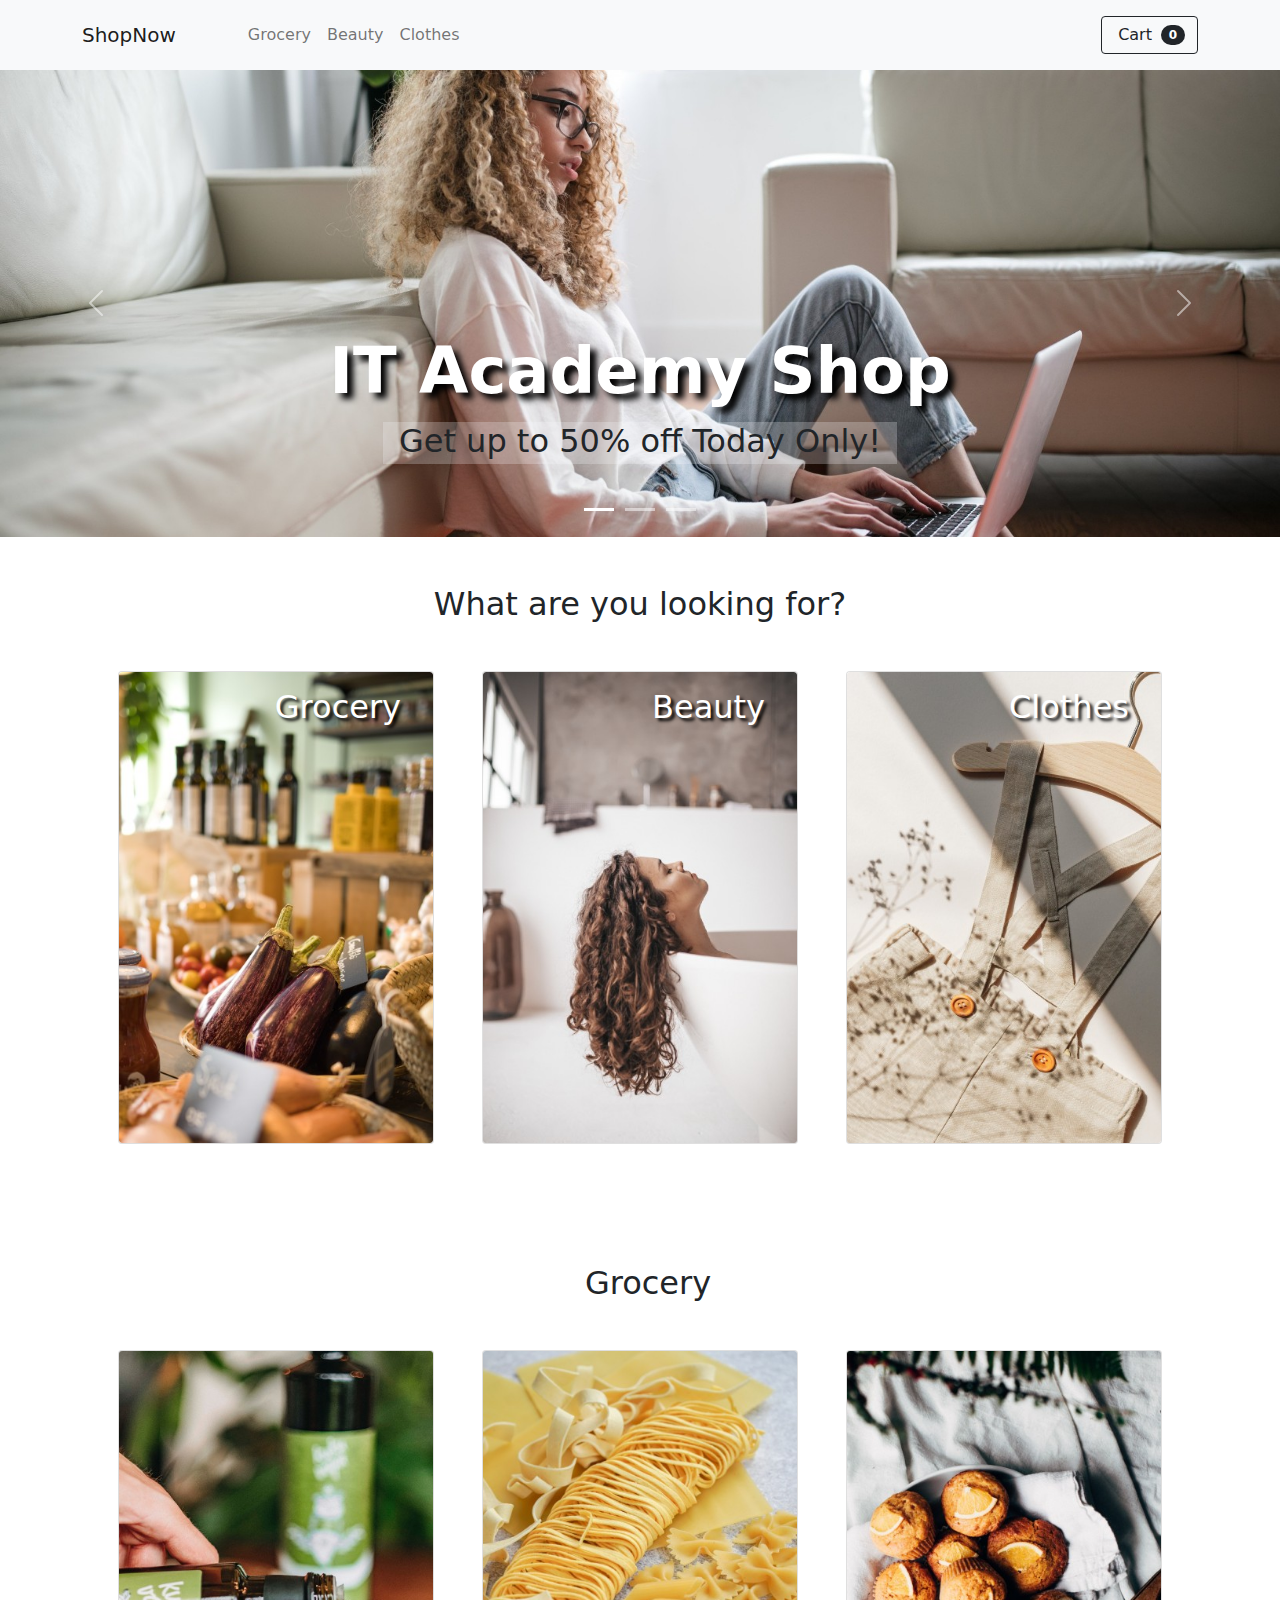
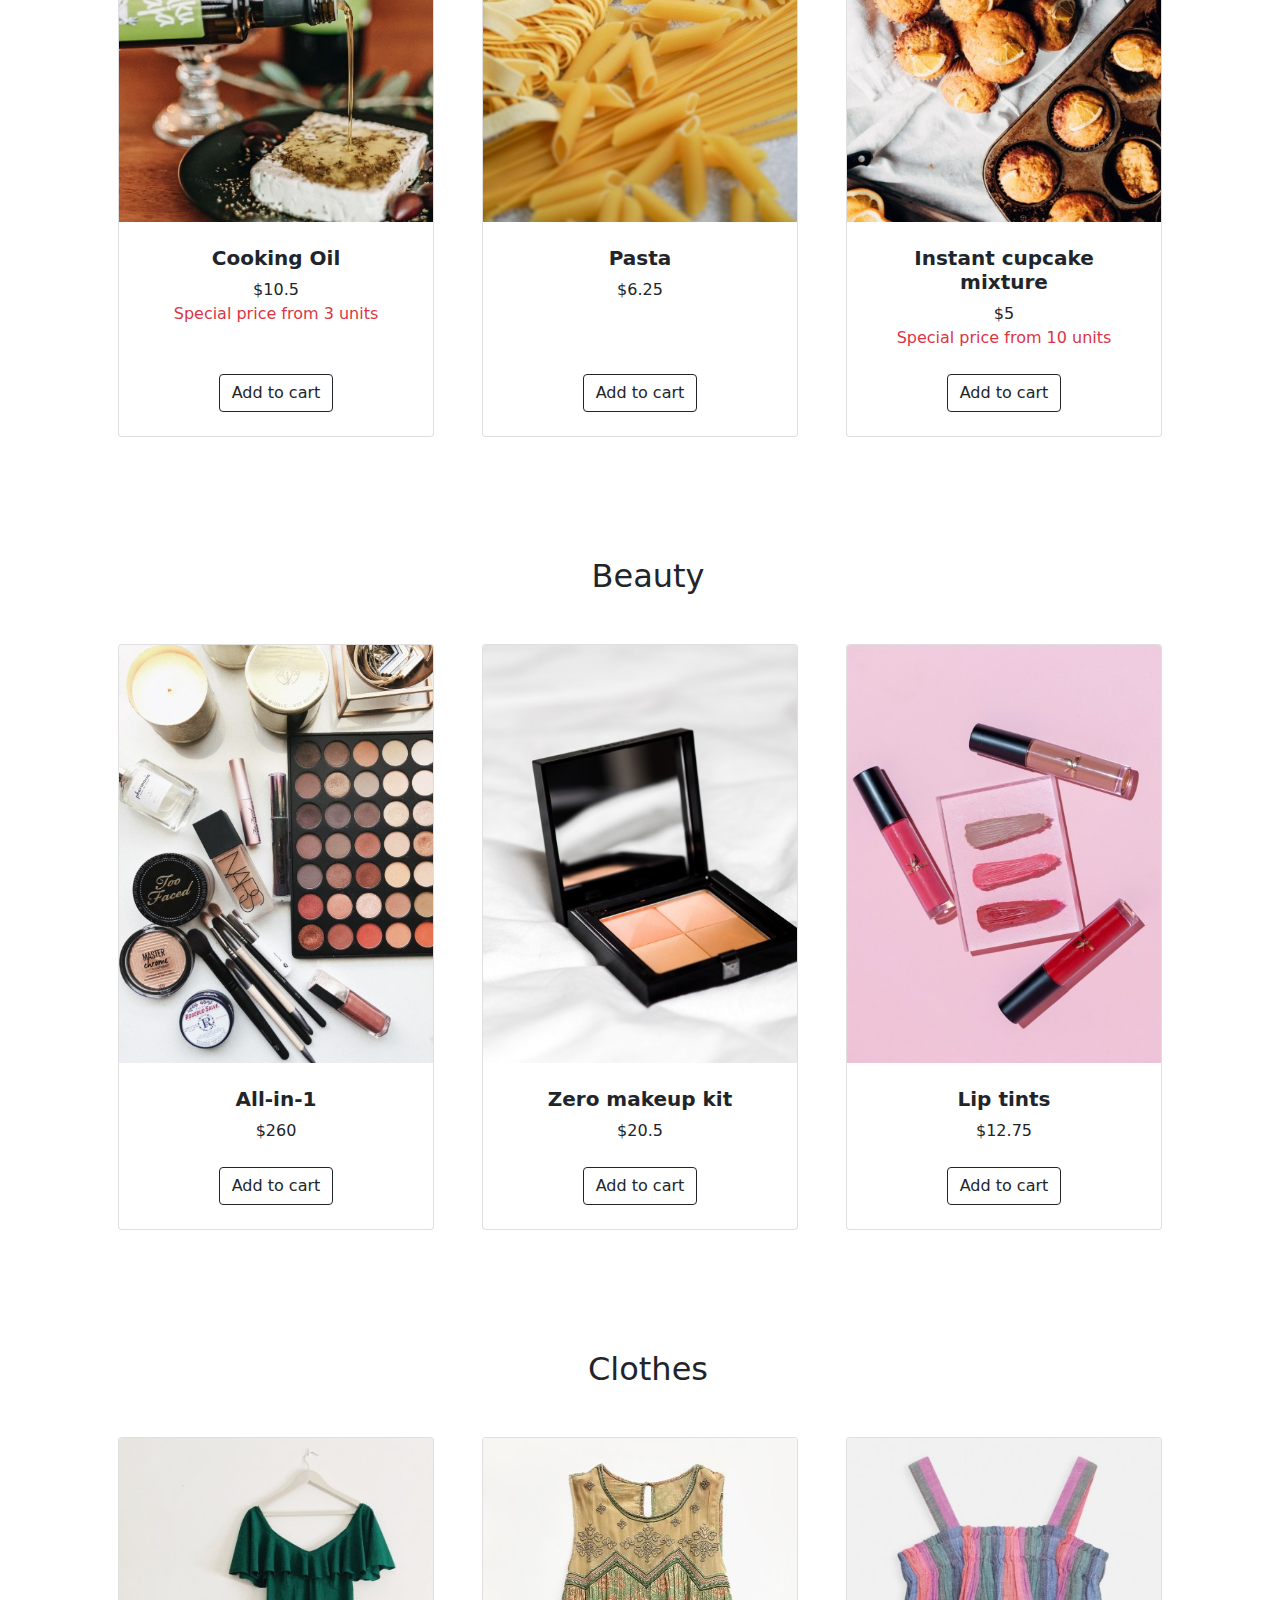
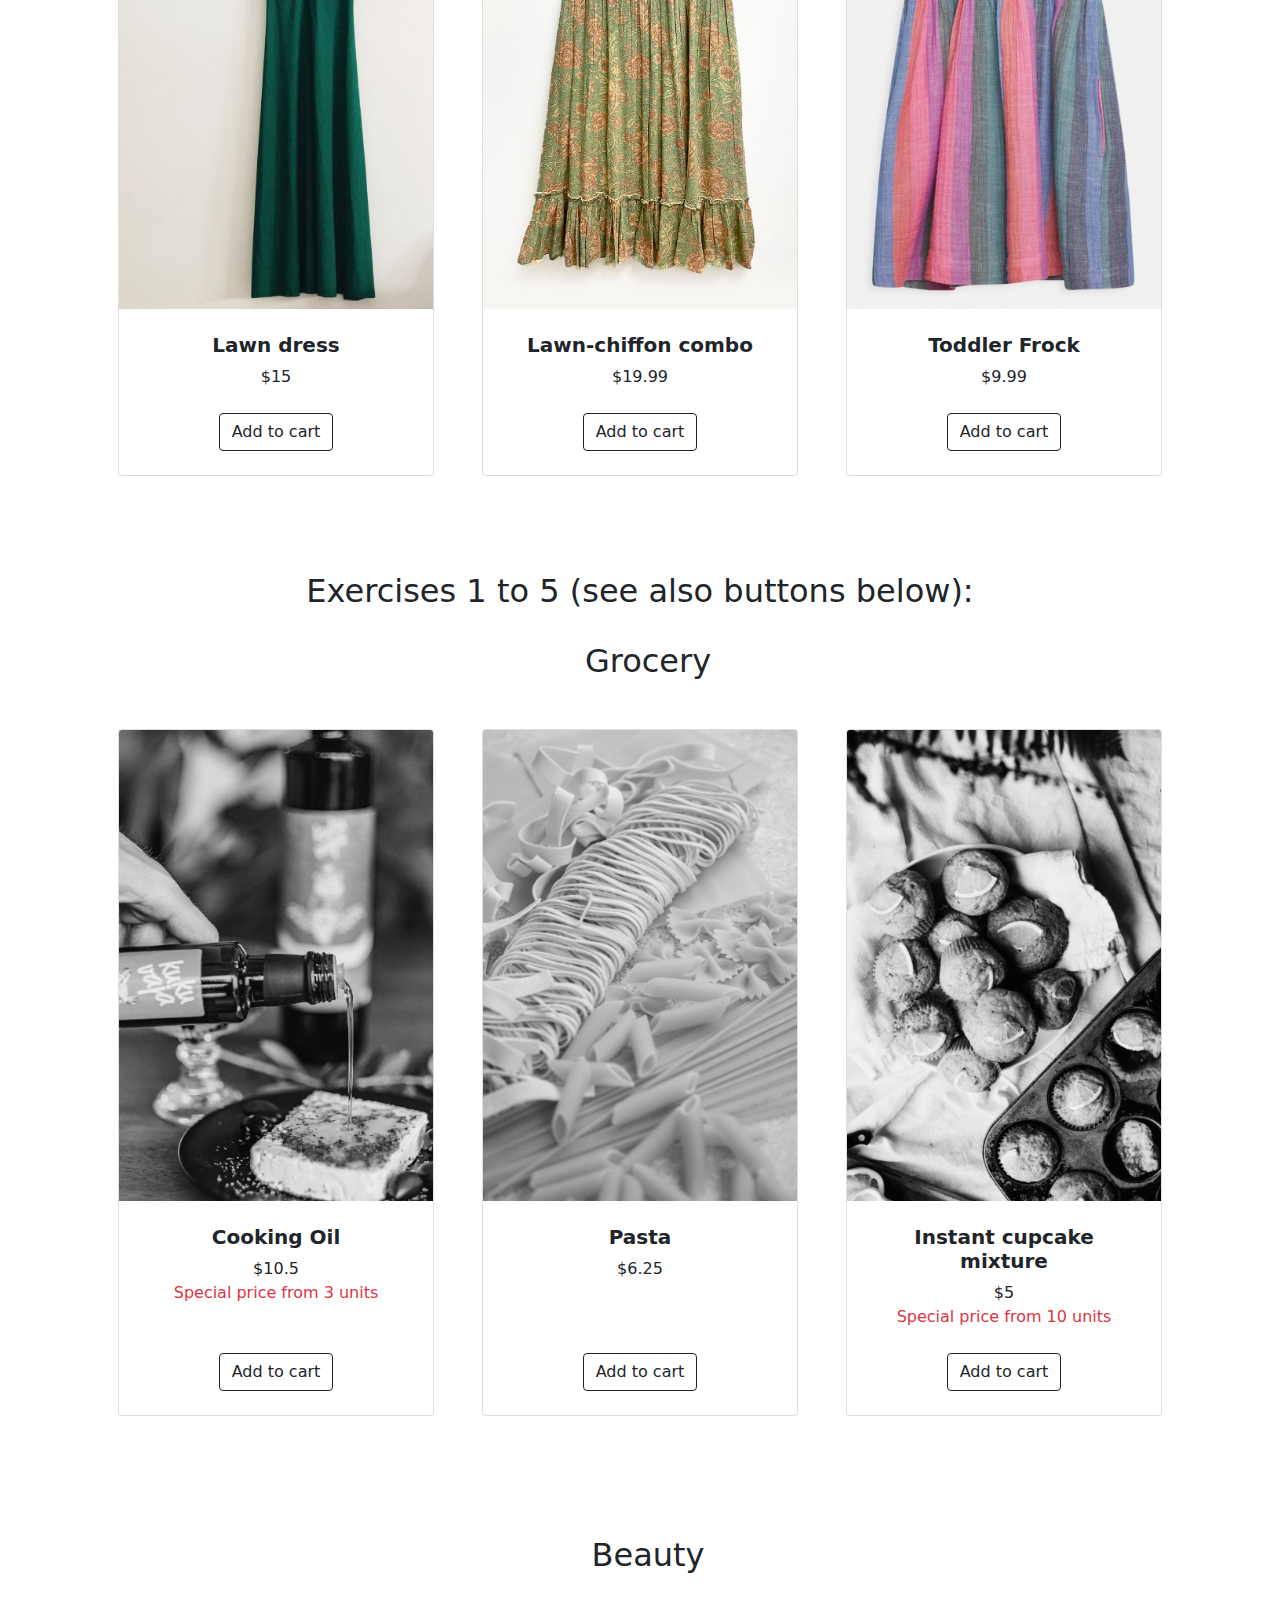
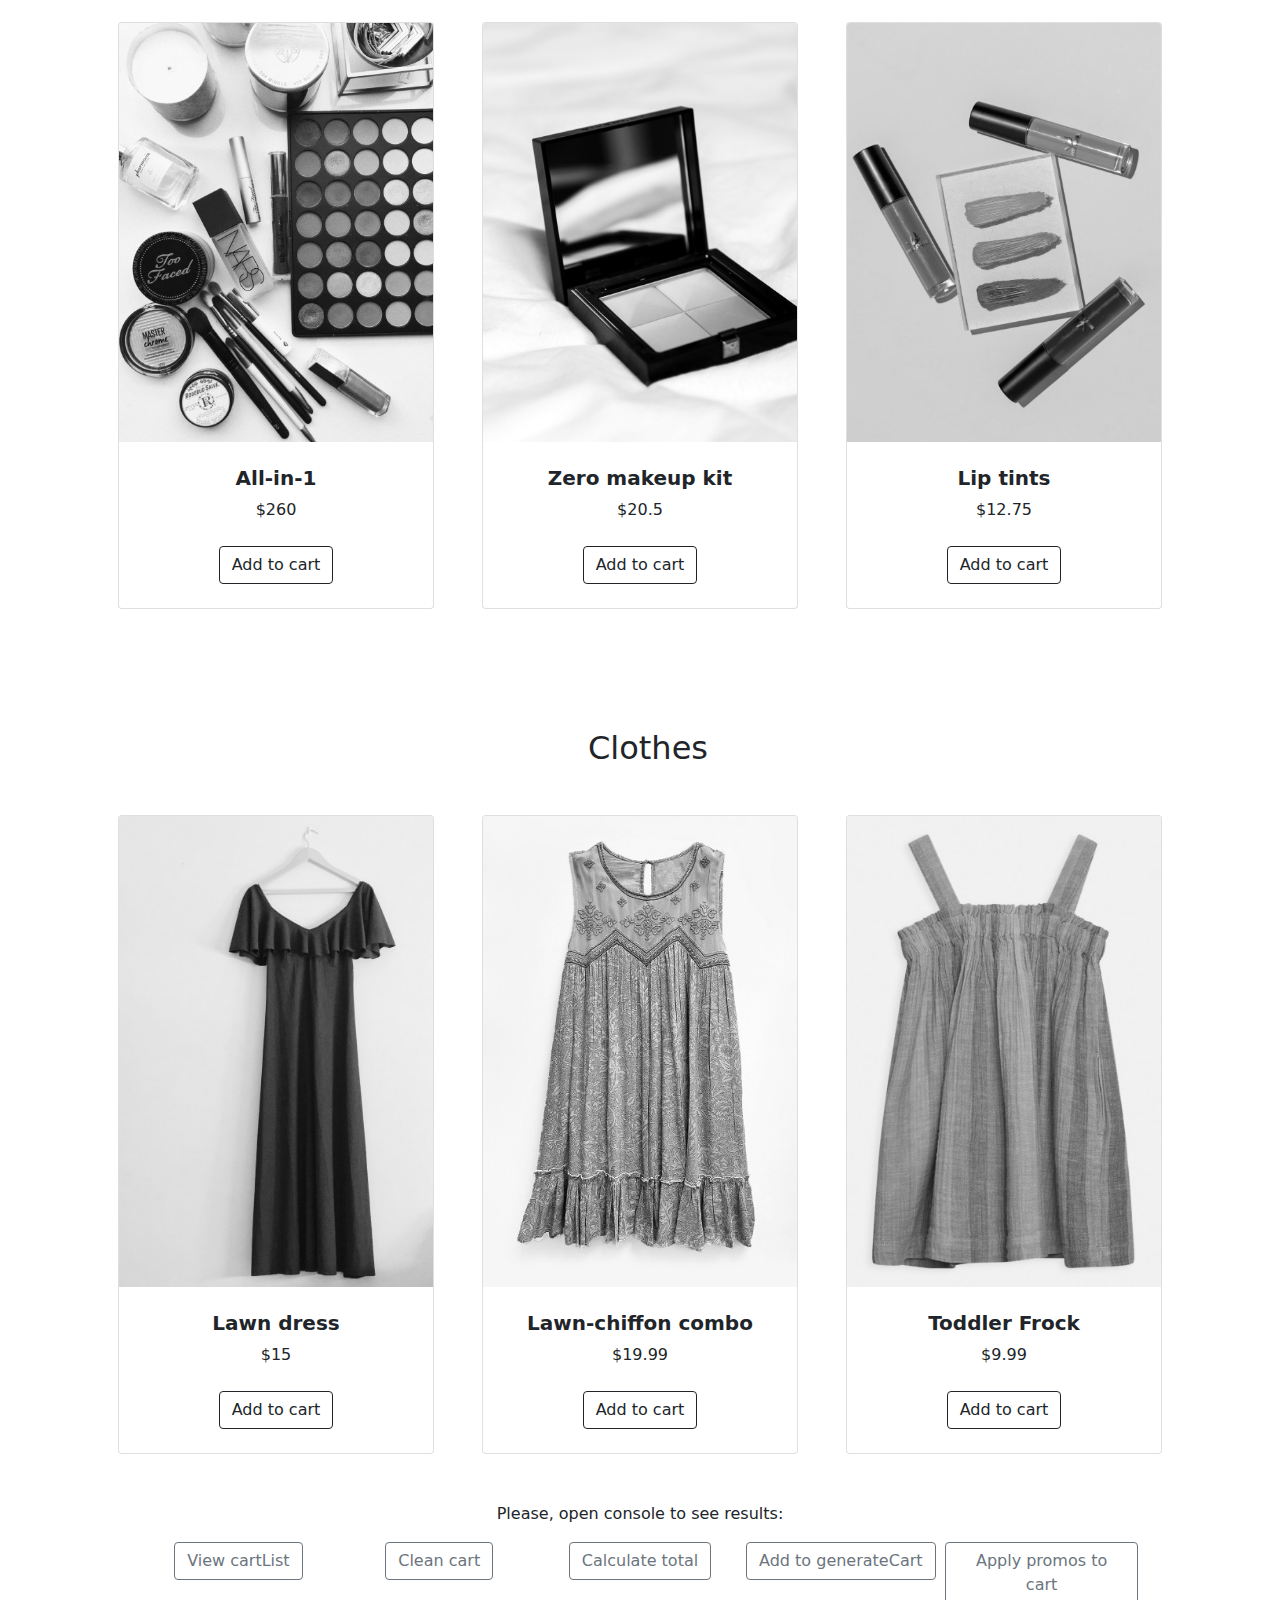
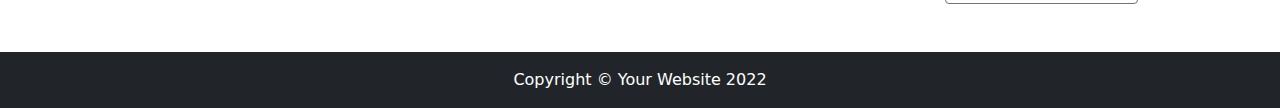
==== commit 90eee98c: "Sprint Solution - updated" ====
--- a/index.html
+++ b/index.html
@@ -54,9 +54,11 @@
 	<!-- Header Carousel -->
 	<header id="carouselHeader" class="carousel slide" data-bs-ride="carousel">
 		<div class="carousel-indicators">
+			<div class="d-none d-md-block">
 			<button type="button" data-bs-target="#carouselHeader" data-bs-slide-to="0" class="active" aria-current="true" aria-label="Slide 1"></button>
 			<button type="button" data-bs-target="#carouselHeader" data-bs-slide-to="1" aria-label="Slide 2"></button>
 			<button type="button" data-bs-target="#carouselHeader" data-bs-slide-to="2" aria-label="Slide 3"></button>
+			</div>
 		</div>
 		<div class="carousel-inner">
 			<div class="carousel-item active">
@@ -93,9 +95,9 @@
 
 	<!-- Category selector -->
 	<main class="mt-5" id="categories">
-		<h2 class="text-center">What are you looking for?</h2>
-		<div class="container px-4 px-lg-5 mt-5">
-			<div class="row gx-4 gx-lg-5 row-cols-2 row-cols-md-3 row-cols-xl-4 justify-content-center">
+		<h2 class="text-center px-4">What are you looking for?</h2>
+		<div class="container px-4 px-lg-5 mt-5">
+			<div class="row gx-4 gx-lg-5 row-cols-1 row-cols-sm-2 row-cols-md-3 justify-content-center">
 				<div class="col mb-5">
 					<a href="#grocery">
 					<div class="card section-img non-overflow">
@@ -137,7 +139,7 @@
 		</div>
 		<h2 class="text-center align-self-center"><i class="fas fa-shopping-basket pe-3"></i>Grocery</h2> 				
 		<div class="container px-4 px-lg-5 mt-5">
-			<div class="row gx-4 gx-lg-5 row-cols-2 row-cols-md-3 row-cols-xl-4 justify-content-center">
+			<div class="row gx-4 gx-lg-5 row-cols-1 row-cols-sm-2 row-cols-md-3 justify-content-center">
 				<div class="col mb-5">
 					<div class="card h-100">
 						<img class="card-img-top" src="./images/oil.jpg" alt="Cooking oil" />
@@ -193,7 +195,7 @@
 		</div>
 			<h2 class="text-center"><i class="fas fa-heart pe-3"></i>Beauty</h2>
 		<div class="container px-4 px-lg-5 mt-5">
-			<div class="row gx-4 gx-lg-5 row-cols-2 row-cols-md-3 row-cols-xl-4 justify-content-center">
+			<div class="row gx-4 gx-lg-5 row-cols-1 row-cols-sm-2 row-cols-md-3 justify-content-center">
 				<div class="col mb-5">
 					<div class="card h-100">
 						<img class="card-img-top" src="./images/all-in-1.jpg" alt="All in 1" />
@@ -245,7 +247,7 @@
 		</div>
 			<h2 class="text-center"><i class="fas fa-tshirt pe-3"></i>Clothes</h2>
 		<div class="container px-4 px-lg-5 mt-5">
-			<div class="row gx-4 gx-lg-5 row-cols-2 row-cols-md-3 row-cols-xl-4 justify-content-center">
+			<div class="row gx-4 gx-lg-5 row-cols-1 row-cols-sm-2 row-cols-md-3 justify-content-center">
 				<div class="col mb-5">
 					<div class="card h-100">
 						<img class="card-img-top" src="./images/lawn-dress.jpg" alt="Law dress" />
@@ -293,13 +295,13 @@
 
 	<!-- Shopping section Exercises 1 to 5: -->
 	<section class="pt-5">
-		<h2 class="text-center">Exercises 1 to 5 (see also buttons below):</h2>
+		<h2 class="text-center px-4">Exercises 1 to 5 (see also buttons below):</h2>
 		<div class="container text-end px-lg-5">
 			<a href="#navbar-menu" title="Up"><i class="fas fa-chevron-up pe-3 text-black"></i></a>
 		</div>
 		<h2 class="text-center align-self-center"><i class="fas fa-shopping-basket pe-3"></i>Grocery</h2> 				
 		<div class="container px-4 px-lg-5 mt-5">
-			<div class="row gx-4 gx-lg-5 row-cols-2 row-cols-md-3 row-cols-xl-4 justify-content-center">
+			<div class="row gx-4 gx-lg-5 row-cols-1 row-cols-sm-2 row-cols-md-3 justify-content-center">
 				<div class="col mb-5">
 					<div class="card h-100">
 						<img class="card-img-top buy-imgs" src="./images/oil.jpg" alt="Cooking oil" />
@@ -355,7 +357,7 @@
 		</div>
 			<h2 class="text-center"><i class="fas fa-heart pe-3"></i>Beauty</h2>
 		<div class="container px-4 px-lg-5 mt-5">
-			<div class="row gx-4 gx-lg-5 row-cols-2 row-cols-md-3 row-cols-xl-4 justify-content-center">
+			<div class="row gx-4 gx-lg-5 row-cols-1 row-cols-sm-2 row-cols-md-3 justify-content-center">
 				<div class="col mb-5">
 					<div class="card h-100">
 						<img class="card-img-top buy-imgs" src="./images/all-in-1.jpg" alt="All in 1" />
@@ -407,7 +409,7 @@
 		</div>
 			<h2 class="text-center"><i class="fas fa-tshirt pe-3"></i>Clothes</h2>
 		<div class="container px-4 px-lg-5 mt-5">
-			<div class="row gx-4 gx-lg-5 row-cols-2 row-cols-md-3 row-cols-xl-4 justify-content-center">
+			<div class="row gx-4 gx-lg-5 row-cols-1 row-cols-sm-2 row-cols-md-3 justify-content-center">
 				<div class="col mb-5">
 					<div class="card h-100">
 						<img class="card-img-top buy-imgs" src="./images/lawn-dress.jpg" alt="Law dress" />
--- a/css/styles.css
+++ b/css/styles.css
@@ -340,6 +340,7 @@
   .display-3 {
     font-size: calc(1.5rem + 1.8vw);
   }
+
 }
 
 @media (min-width: 1200px) {
@@ -441,11 +442,6 @@
   width: 20%;
 }
 
-.row-cols-md-5 > * {
-    flex: 0 0 auto;
-    width: 20%;
-}
-
 .col-12 {
   flex: 0 0 auto;
   width: 100%;
@@ -477,7 +473,18 @@
     flex: 0 0 auto;
     width: 50%;
   }
-}
+
+  .row-cols-sm-2 > * {
+    flex: 0 0 auto;
+    width: 50%;
+  }
+
+  .row-cols-sm-3 > * {
+    flex: 0 0 auto;
+    width: 33.3333333333%;
+  }
+}
+
 @media (min-width: 768px) {
 
   .row-cols-md-2 > * {
@@ -490,6 +497,7 @@
     width: 33.3333333333%;
   }
 }
+
 @media (min-width: 992px) {
 
   .col-lg-6 {
@@ -1569,7 +1577,7 @@
 .carousel-caption {
   position: absolute;
   right: 15%;
-  bottom: 1.25rem;
+  bottom: 0.2rem;
   left: 15%;
   padding-top: 1.25rem;
   padding-bottom: 1.25rem;
@@ -1747,11 +1755,21 @@
   margin: 3rem !important;
 }
 
+.mx-0 {
+  margin-left: 0 !important;
+  margin-right: 0 !important;
+}
+
 .my-3 {
   margin-top: 1rem !important;
   margin-bottom: 1rem !important;
 }
 
+.my-5 {
+  margin-top: 3rem !important;
+  margin-bottom: 3rem !important;
+}
+
 .mt-3 {
   margin-top: 1rem !important;
 }
@@ -1829,6 +1847,11 @@
   padding-bottom: 1rem !important;
 }
 
+.py-5 {
+  padding-top: 3rem !important;
+  padding-bottom: 3rem !important;
+}
+
 .pt-0 {
   padding-top: 0 !important;
 }
@@ -1850,7 +1873,7 @@
 }
 
 .fs-2 {
-  font-size: calc(1rem + 0.8vw) !important;
+  font-size: calc(1.3rem + 0.8vw) !important;
 }
 
 .fs-3 {
@@ -1928,6 +1951,14 @@
 .rounded-pill {
   border-radius: 50rem !important;
 }
+
+@media (min-width: 576px) {
+
+ .d-sm-block {
+    display: block !important;
+  }
+}
+
 @media (min-width: 768px) {
 
   .d-md-block {
@@ -1938,11 +1969,21 @@
     padding: 3rem !important;
   }
 
+  .px-md-5 {
+    padding-right: 3rem !important;
+    padding-left: 3rem !important;
+  }
+
   .m-md-5 {
     margin: 3rem !important;
   }
-
-}
+  
+  mx-md-5 {
+    margin-left: 3rem !important;
+    margin-right: 3rem !important;
+  }
+}
+
 @media (min-width: 992px) {
 
   .order-lg-last {
